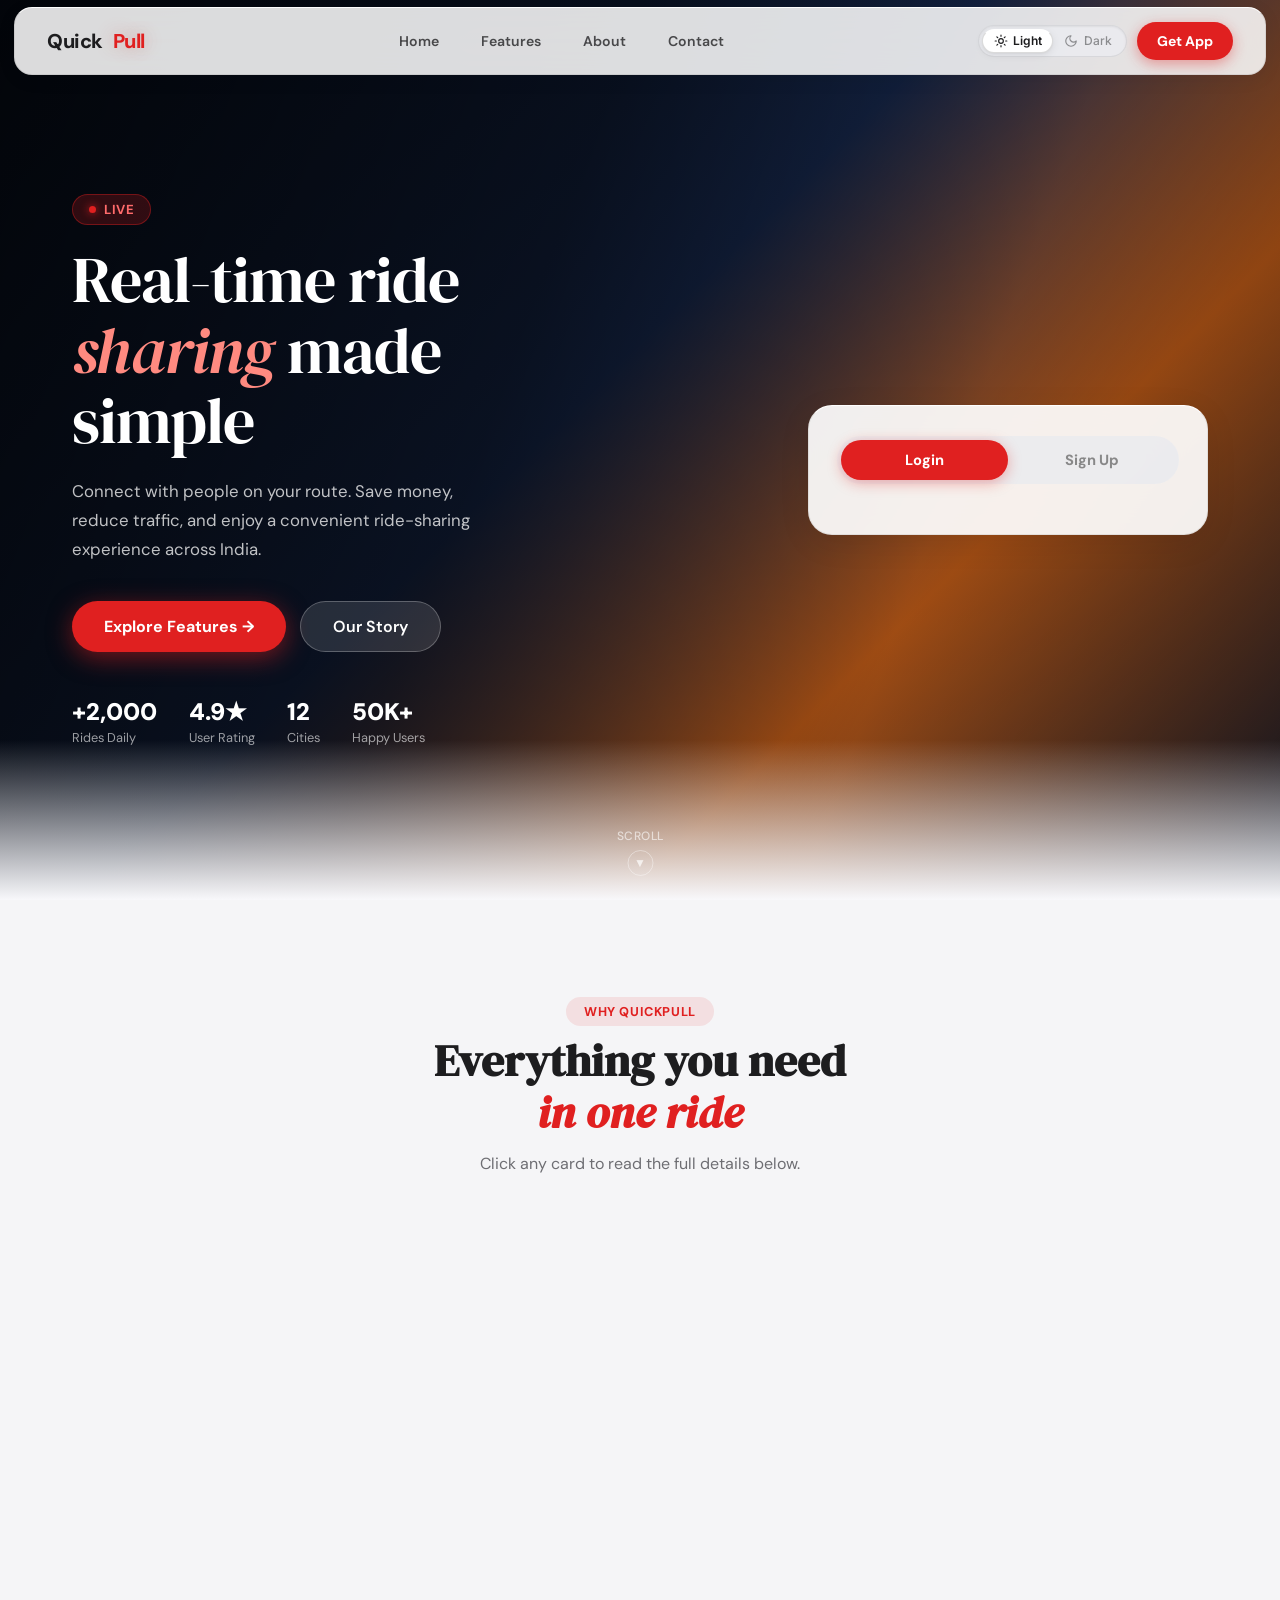
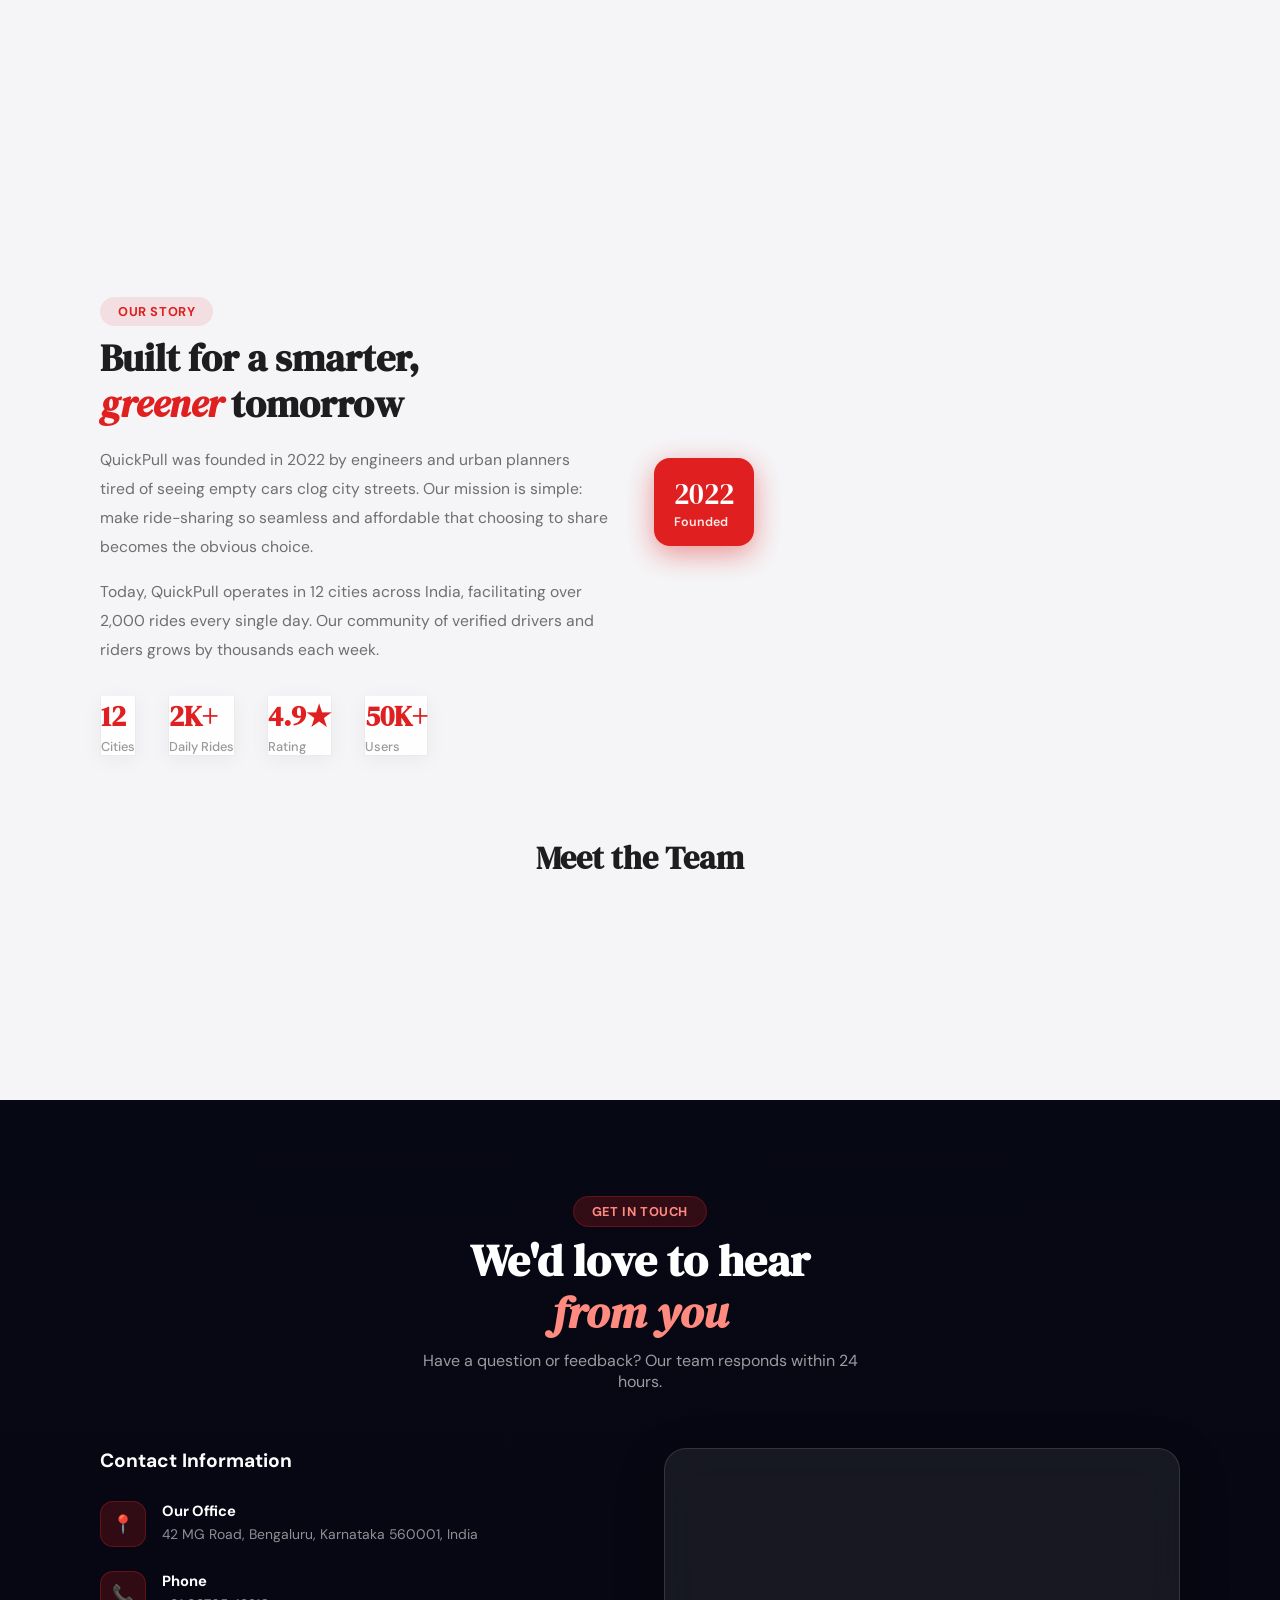
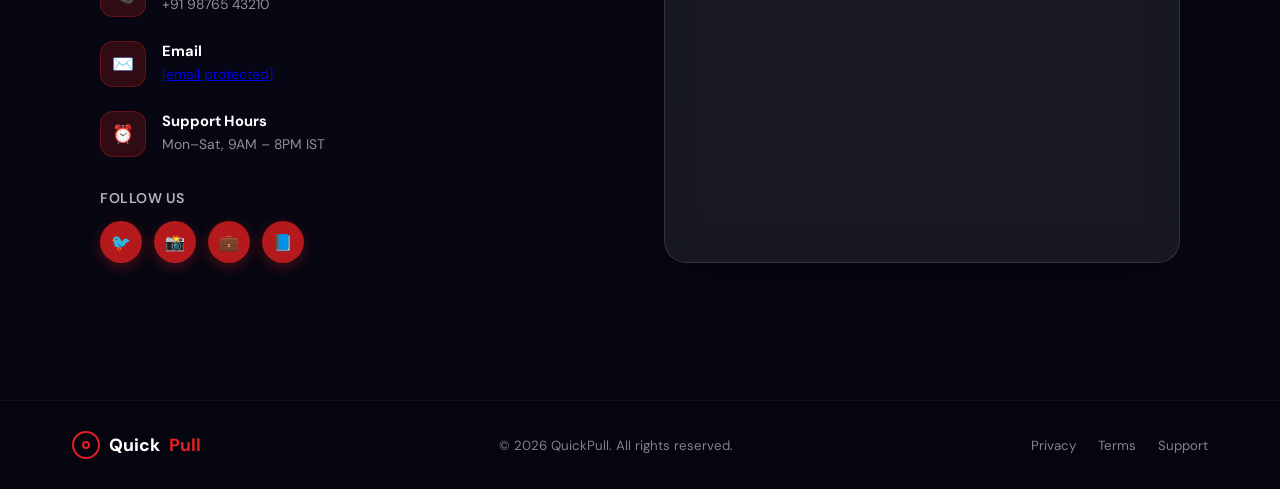
==== index.html @ d7532f9d "Fix Ui and Add Light Mode" ====
<!DOCTYPE html>
<html lang="en">
<head>
  <meta charset="UTF-8"/>
  <meta name="viewport" content="width=device-width, initial-scale=1.0"/>
  <title>QuickPull — Real-Time Ride Sharing</title>

  <!-- Anti-flash appearance initialization (apple-design skill §14) -->
  <script>
    (function () {
      try {
        var saved = localStorage.getItem('quickpull_theme') || localStorage.getItem('admin_theme') || localStorage.getItem('theme');
        var prefersDark = window.matchMedia && window.matchMedia('(prefers-color-scheme: dark)').matches;
        var theme = saved || (prefersDark ? 'dark' : 'light');
        document.documentElement.setAttribute('data-theme', theme);
        document.documentElement.classList.toggle('dark', theme === 'dark');
      } catch (e) { }
    })();
  </script>

  <link rel="preconnect" href="https://fonts.googleapis.com"/>
  <link rel="preconnect" href="https://fonts.gstatic.com" crossorigin/>
  <link href="https://fonts.googleapis.com/css2?family=Inter:wght@400;500;600;700;800&family=DM+Sans:wght@400;500;600;700;800;900&family=DM+Serif+Display:ital@0;1&display=swap" rel="stylesheet"/>
  <link rel="stylesheet" href="./apple-design.css" />
  <script src="./quickpull-theme.js"></script>
  <style>
    *, *::before, *::after { box-sizing: border-box; margin: 0; padding: 0; }
    html { scroll-behavior: smooth; }
    body { font-family: 'DM Sans', 'Segoe UI', sans-serif; overflow-x: hidden; }

    ::placeholder { color: #aaa; }
    input:focus, textarea:focus {
      border-color: #e02020 !important;
      background: #fff !important;
      outline: none;
      box-shadow: 0 0 0 3px rgba(224,32,32,0.1);
    }
    textarea { resize: vertical; }

    ::-webkit-scrollbar { width: 5px; }
    ::-webkit-scrollbar-thumb { background: #e02020; border-radius: 3px; }

    @keyframes fadeUp {
      from { opacity:0; transform:translateY(30px); }
      to   { opacity:1; transform:translateY(0); }
    }
    @keyframes pulse {
      0%,100% { transform:translateX(-50%) translateY(0); }
      50%      { transform:translateX(-50%) translateY(-8px); }
    }
    @keyframes panelIn {
      from { opacity:0; transform:scaleY(0.92); }
      to   { opacity:1; transform:scaleY(1); }
    }
    @keyframes fadeIn {
      from { opacity:0; }
      to   { opacity:1; }
    }

    /* ─── NAVBAR ─── */
    #navbar {
      position: fixed; top: 7px; left: 14px; right: 14px; z-index: 9999;
      display: flex; align-items: center; justify-content: space-between;
      padding: 14px 32px;
      background: rgba(10,10,20,0.45);
      backdrop-filter: blur(24px);
      -webkit-backdrop-filter: blur(24px);
      border-radius: 18px;
      border: 1px solid rgba(255,255,255,0.1);
      box-shadow: 0 8px 32px rgba(0,0,0,0.25), inset 0 1px 0 rgba(255,255,255,0.06);
      pointer-events: auto;
      transition: all 0.4s cubic-bezier(0.4, 0, 0.2, 1);
    }
    #navbar.scrolled {
      background: rgba(10,10,20,0.85);
      padding: 10px 32px;
      box-shadow: 0 12px 40px rgba(0,0,0,0.45), inset 0 1px 0 rgba(255,255,255,0.04);
      border-color: rgba(255,255,255,0.06);
    }
    .nav-logo {
      display: flex; align-items: center; gap: 10px;
      cursor: pointer; text-decoration: none;
      font-size: 1.25rem; font-weight: 800; color: #fff; letter-spacing: -0.5px;
      pointer-events: auto;
      transition: transform 0.2s ease;
    }
    .nav-logo:hover { transform: scale(1.03); }
    .nav-logo span { color: #e02020; text-shadow: 0 0 20px rgba(224,32,32,0.3); }
    .nav-links { display: flex; gap: 6px; pointer-events: auto; }
    .nav-pill {
      background: transparent; color: rgba(255,255,255,0.7); border: none;
      padding: 8px 18px; border-radius: 30px; font-weight: 600;
      font-size: .88rem; cursor: pointer; font-family: inherit;
      transition: all .3s cubic-bezier(0.4, 0, 0.2, 1); pointer-events: auto;
      position: relative;
    }
    .nav-pill::after {
      content: ''; position: absolute;
      bottom: 2px; left: 50%; transform: translateX(-50%);
      width: 0; height: 2px; background: #e02020; border-radius: 2px;
      transition: width 0.3s cubic-bezier(0.4, 0, 0.2, 1);
    }
    .nav-pill:hover { color: #fff; background: rgba(255,255,255,0.08); }
    .nav-pill:hover::after { width: 55%; }
    .nav-pill.active { color: #fff; background: rgba(224,32,32,0.12); }
    .nav-pill.active::after {
      width: 55%; background: #e02020;
      box-shadow: 0 0 10px rgba(224,32,32,0.5);
    }
    .nav-pill:focus { outline: none; }
    .nav-cta {
      background: linear-gradient(135deg, #e02020 0%, #c41414 100%);
      color: #fff; border: none;
      padding: 10px 26px; border-radius: 28px; font-weight: 700;
      font-size: .88rem; cursor: pointer; font-family: inherit;
      box-shadow: 0 4px 18px rgba(224,32,32,0.4);
      transition: all .3s cubic-bezier(0.4, 0, 0.2, 1);
      pointer-events: auto; position: relative; overflow: hidden;
    }
    .nav-cta::before {
      content: ''; position: absolute; top: 0; left: -100%;
      width: 100%; height: 100%;
      background: linear-gradient(90deg, transparent, rgba(255,255,255,0.2), transparent);
      transition: left 0.5s ease;
    }
    .nav-cta:hover::before { left: 100%; }
    .nav-cta:hover {
      transform: translateY(-2px) scale(1.04);
      box-shadow: 0 8px 24px rgba(224,32,32,0.5);
    }

    /* ─── HERO ─── */
    #home {
      min-height: 100vh; position: relative;
      display: flex; align-items: center; overflow: hidden;
    }
    .hero-bg {
      position: absolute; inset: 0; z-index: 0;
    }
    .hero-bg img {
      width: 100%; height: 100%;
      object-fit: cover; object-position: center center;
    }
    .hero-overlay {
      position: absolute; inset: 0;
      background: linear-gradient(110deg,rgba(0,0,0,0.82) 0%,rgba(0,0,0,0.65) 40%,rgba(0,0,0,0.25) 70%,rgba(0,0,0,0.4) 100%);
    }
    .hero-fade-bottom {
      position: absolute; bottom: 0; left: 0; right: 0; height: 160px;
      background: linear-gradient(to top, #f8f8fb, transparent);
    }
    .hero-content {
      position: relative; z-index: 5; width: 100%;
      padding: 120px 72px 80px;
      display: flex; align-items: center; justify-content: space-between; gap: 48px;
    }
    .hero-text {
      max-width: 560px;
      animation: fadeUp 0.9s ease 0.2s both;
    }
    .live-badge {
      display: inline-flex; align-items: center; gap: 8px;
      background: rgba(224,32,32,0.2); border: 1px solid rgba(224,32,32,0.4);
      border-radius: 20px; padding: 6px 16px; margin-bottom: 20px;
    }
    .live-dot {
      width: 7px; height: 7px; border-radius: 50%;
      background: #e02020; display: inline-block;
      box-shadow: 0 0 8px #e02020;
    }
    .live-label {
      color: #ff6b6b; font-size: .82rem;
      font-weight: 700; letter-spacing: .5px; text-transform: uppercase;
    }
    .hero-h1 {
      font-family: 'DM Serif Display', serif;
      font-size: clamp(2.8rem,5vw,4.2rem);
      font-weight: 400; color: #fff; line-height: 1.1;
      letter-spacing: -1px; margin-bottom: 20px;
    }
    .hero-h1 em { font-style: italic; color: #ff8a80; }
    .hero-p {
      font-size: 1.05rem; color: rgba(255,255,255,0.75);
      line-height: 1.75; margin-bottom: 36px; max-width: 440px;
    }
    .hero-ctas { display: flex; gap: 14px; flex-wrap: wrap; }
    .btn-primary {
      background: #e02020; color: #fff; border: none;
      padding: 14px 32px; border-radius: 30px; font-weight: 700;
      font-size: 1rem; cursor: pointer; font-family: inherit;
      box-shadow: 0 6px 24px rgba(224,32,32,0.5);
      transition: transform .2s, box-shadow .2s;
    }
    .btn-primary:hover {
      transform: translateY(-2px);
      box-shadow: 0 10px 30px rgba(224,32,32,0.55);
    }
    .btn-ghost {
      background: rgba(255,255,255,0.12); backdrop-filter: blur(10px);
      color: #fff; border: 1px solid rgba(255,255,255,0.25);
      padding: 14px 32px; border-radius: 30px; font-weight: 600;
      font-size: 1rem; cursor: pointer; font-family: inherit; transition: background .2s;
    }
    .btn-ghost:hover { background: rgba(255,255,255,0.2); }
    .hero-stats { display: flex; gap: 32px; margin-top: 44px; }
    .stat-n { font-size: 1.5rem; font-weight: 900; color: #fff; }
    .stat-l { font-size: .8rem; color: rgba(255,255,255,0.6); margin-top: 2px; }

    /* Auth Card */
    .hero-card {
      background: rgba(255,255,255,0.92); backdrop-filter: blur(24px);
      border-radius: 24px; padding: 30px 28px 28px;
      box-shadow: 0 24px 64px rgba(0,0,0,0.35);
      width: 400px; flex-shrink: 0;
      border: 1px solid rgba(255,255,255,0.6);
      animation: fadeUp 0.9s ease 0.45s both;
    }
    .tab-bar {
      display: flex; background: #f0f0f0;
      border-radius: 30px; padding: 4px; margin-bottom: 22px;
    }
    .tab-btn {
      flex: 1; text-align: center; padding: 10px 0;
      border-radius: 26px; font-weight: 700; font-size: .92rem;
      cursor: pointer; border: none; font-family: inherit; transition: all .25s;
      background: transparent; color: #888;
    }
    .tab-btn.active {
      background: #e02020; color: #fff;
      box-shadow: 0 3px 14px rgba(224,32,32,.35);
    }
    .name-row { display: flex; gap: 10px; margin-bottom: 0; }
    .field-wrap { position: relative; margin-bottom: 11px; flex: 1; }
    .field-icon {
      position: absolute; left: 12px; top: 50%;
      transform: translateY(-50%); font-size: .83rem; color: #bbb; pointer-events: none;
    }
    .field-input {
      width: 100%; padding: 12px 12px 12px 36px;
      border: 1.5px solid #e8e8e8; border-radius: 11px;
      font-size: .87rem; background: #fafafa;
      font-family: inherit; outline: none; color: #333;
    }
    .pwd-toggle {
      position: absolute; right: 12px; top: 50%;
      transform: translateY(-50%); cursor: pointer;
      font-size: .83rem; color: #bbb; user-select: none;
    }
    .terms-label {
      display: flex; align-items: center; gap: 8px;
      font-size: .82rem; color: #666; margin: 12px 0 18px; cursor: pointer;
    }
    .terms-label a { color: #e02020; text-decoration: none; font-weight: 600; }
    .submit-btn {
      width: 100%;
      background: linear-gradient(135deg,#e02020,#b80000);
      color: #fff; border: none; padding: 14px;
      border-radius: 13px; font-size: .97rem; font-weight: 700;
      cursor: pointer; font-family: inherit;
      box-shadow: 0 5px 20px rgba(220,30,30,.4); transition: transform .15s;
    }
    .submit-btn:hover { transform: translateY(-2px); }
    .submit-btn:disabled {
      opacity: 0.7;
      cursor: not-allowed;
      transform: none;
    }
    .error-msg {
      padding: 10px 12px;
      background: #fee;
      border: 1px solid #fc8888;
      color: #e02020;
      border-radius: 8px;
      font-size: 12px;
      margin-bottom: 12px;
      display: none;
    }
    .error-msg.show {
      display: block;
    }
    .notification-container {
      position: fixed;
      top: 20px;
      right: 20px;
      z-index: 10000;
      max-width: 400px;
    }
    .notification {
      padding: 16px 20px;
      background: #fff;
      border-radius: 12px;
      box-shadow: 0 10px 40px rgba(0,0,0,0.1);
      margin-bottom: 10px;
      animation: slideIn 0.3s ease-out;
      font-size: 14px;
      font-weight: 600;
    }
    .notification.success {
      background: #ecfdf5;
      color: #059669;
      border-left: 4px solid #10b981;
    }
    .notification.error {
      background: #fef2f2;
      color: #dc2626;
      border-left: 4px solid #ef4444;
    }
    @keyframes slideIn {
      from {
        transform: translateX(400px);
        opacity: 0;
      }
      to {
        transform: translateX(0);
        opacity: 1;
      }
    }

    /* Scroll indicator */
    .scroll-indicator {
      position: absolute; bottom: 24px; left: 50%;
      transform: translateX(-50%); z-index: 10;
      display: flex; flex-direction: column; align-items: center;
      gap: 6px; cursor: pointer; animation: pulse 2s infinite;
    }
    .scroll-label { font-size: .75rem; color: rgba(255,255,255,0.6); font-weight: 500; letter-spacing: .5px; }
    .scroll-arrow {
      width: 26px; height: 26px; border-radius: 50%;
      border: 1.5px solid rgba(255,255,255,0.4);
      display: flex; align-items: center; justify-content: center;
      color: rgba(255,255,255,0.7); font-size: .75rem;
    }

    /* ─── FEATURES ─── */
    #features {
      min-height: 100vh; background: #f8f8fb; padding: 100px 72px 80px;
    }
    .section-tag {
      background: rgba(224,32,32,0.1); color: #e02020;
      padding: 6px 18px; border-radius: 20px; font-size: .8rem;
      font-weight: 700; letter-spacing: .6px; text-transform: uppercase;
    }
    .section-center { text-align: center; margin-bottom: 56px; }
    .section-h2 {
      font-family: 'DM Serif Display', serif;
      font-size: clamp(2rem,3.5vw,3rem); color: #0f0f0f;
      margin-top: 14px; margin-bottom: 12px; line-height: 1.15;
    }
    .section-h2 em { font-style: italic; color: #e02020; }
    .section-sub { color: #777; font-size: 1rem; max-width: 460px; margin: 0 auto; line-height: 1.7; }

    .feat-grid {
      display: grid; grid-template-columns: repeat(3,1fr);
      gap: 22px; max-width: 1080px; margin: 0 auto;
    }
    .feat-card {
      background: #fff; border-radius: 20px; padding: 28px 24px;
      box-shadow: 0 4px 20px rgba(0,0,0,0.07);
      border: 2px solid transparent;
      position: relative; overflow: hidden; cursor: pointer;
      transition: transform 0.3s, box-shadow 0.3s, border-color 0.3s;
    }
    .feat-card:hover {
      transform: translateY(-8px);
      box-shadow: 0 20px 50px rgba(0,0,0,0.15);
    }
    .feat-card.active { border-color: var(--color); }
    .feat-top-bar {
      position: absolute; top: 0; left: 0; right: 0; height: 4px;
      border-radius: 20px 20px 0 0;
      background: var(--color); opacity: 0.4; transition: opacity .3s;
    }
    .feat-card.active .feat-top-bar { opacity: 1; }
    .feat-icon-wrap {
      width: 52px; height: 52px; border-radius: 15px;
      background: color-mix(in srgb, var(--color) 12%, transparent);
      display: flex; align-items: center; justify-content: center;
      font-size: 1.5rem; margin-bottom: 16px;
    }
    .feat-title { font-weight: 800; font-size: 1.05rem; color: #111; margin-bottom: 8px; }
    .feat-short { color: #999; font-size: .87rem; line-height: 1.6; }
    .feat-toggle { margin-top: 16px; display: flex; align-items: center; gap: 5px; font-size: .84rem; font-weight: 600; color: var(--color); }

    .feat-panel {
      max-width: 1080px; margin: 24px auto 0;
      background: #fff; border-radius: 22px; padding: 36px 40px;
      box-shadow: 0 12px 48px rgba(0,0,0,0.12);
      border-left: 5px solid var(--panel-color);
      display: flex; gap: 32px; align-items: flex-start;
      animation: panelIn .3s ease forwards; transform-origin: top;
    }
    .feat-panel-icon {
      width: 68px; height: 68px; border-radius: 18px; flex-shrink: 0;
      display: flex; align-items: center; justify-content: center; font-size: 1.9rem;
    }
    .feat-panel-title {
      font-family: 'DM Serif Display', serif;
      font-size: 1.6rem; color: #111; margin-bottom: 12px;
    }
    .feat-panel-desc { color: #555; font-size: 1rem; line-height: 1.8; margin-bottom: 22px; }
    .feat-panel-btns { display: flex; gap: 12px; }
    .panel-cta {
      border: none; padding: 11px 26px; border-radius: 28px;
      font-weight: 700; cursor: pointer; font-family: inherit; font-size: .9rem;
      color: #fff; transition: transform .2s;
    }
    .panel-cta:hover { transform: translateY(-2px); }
    .panel-close {
      background: #f0f0f0; color: #666; border: none;
      padding: 11px 26px; border-radius: 28px;
      font-weight: 600; cursor: pointer; font-family: inherit; font-size: .9rem;
    }

    /* ─── ABOUT ─── */
    #about { min-height: 100vh; background: #fff; padding: 100px 72px 80px; }
    .about-inner { max-width: 1080px; margin: 0 auto; }
    .about-grid {
      display: grid; grid-template-columns: 1fr 1fr;
      gap: 64px; align-items: center; margin-bottom: 80px;
    }
    .about-tag { /* reuses .section-tag */ }
    .about-h2 {
      font-family: 'DM Serif Display', serif;
      font-size: clamp(1.9rem,3vw,2.7rem); color: #0f0f0f;
      margin-top: 14px; margin-bottom: 18px; line-height: 1.2;
    }
    .about-h2 em { font-style: italic; color: #e02020; }
    .about-p { color: #555; font-size: .98rem; line-height: 1.85; margin-bottom: 16px; }
    .about-stats { display: flex; gap: 32px; }
    .about-stat-n {
      font-size: 1.75rem; font-weight: 900; color: #e02020;
      font-family: 'DM Serif Display', serif;
    }
    .about-stat-l { font-size: .8rem; color: #999; margin-top: 3px; font-weight: 500; }

    .about-img-wrap {
      position: relative; border-radius: 24px; overflow: visible;
    }
    .about-img-inner { border-radius: 24px; overflow: hidden; box-shadow: 0 20px 60px rgba(0,0,0,0.18); }
    .about-img-inner img {
      width: 100%; height: 360px; object-fit: cover; object-position: center 40%;
      filter: brightness(0.88) saturate(1.1); display: block;
    }
    .about-img-overlay {
      position: absolute; inset: 0;
      background: linear-gradient(to top, rgba(14,22,44,0.5) 0%, transparent 55%);
      border-radius: 24px; pointer-events: none;
    }
    .about-badge {
      position: absolute; bottom: -18px; left: -18px;
      background: #e02020; color: #fff; border-radius: 16px; padding: 16px 20px;
      box-shadow: 0 8px 28px rgba(224,32,32,0.45);
    }
    .about-badge-year { font-family: 'DM Serif Display', serif; font-size: 1.8rem; }
    .about-badge-label { font-size: .78rem; font-weight: 600; opacity: .9; }

    .team-h3 {
      font-family: 'DM Serif Display', serif; font-size: 2rem; color: #0f0f0f;
      text-align: center; margin-bottom: 36px;
    }
    .team-grid { display: grid; grid-template-columns: repeat(4,1fr); gap: 20px; }
    .team-card {
      background: #f8f8fb; border-radius: 20px; padding: 28px 20px 24px;
      text-align: center; box-shadow: 0 4px 18px rgba(0,0,0,0.06);
      transition: transform .3s, box-shadow .3s;
    }
    .team-card:hover { transform: translateY(-6px); box-shadow: 0 16px 40px rgba(0,0,0,0.12); }
    .team-emoji {
      width: 64px; height: 64px; border-radius: 50%;
      background: linear-gradient(135deg,#e02020,#8b0000);
      display: flex; align-items: center; justify-content: center;
      font-size: 1.7rem; margin: 0 auto 14px;
      box-shadow: 0 6px 20px rgba(224,32,32,0.3);
    }
    .team-name { font-weight: 700; color: #111; font-size: .97rem; margin-bottom: 4px; }
    .team-role { color: #e02020; font-size: .82rem; font-weight: 600; margin-bottom: 10px; }
    .team-bio { color: #888; font-size: .82rem; line-height: 1.55; }

    /* ─── CONTACT ─── */
    #contact {
      min-height: 100vh; position: relative; padding: 100px 72px 80px; overflow: hidden;
    }
    .contact-bg { position: absolute; inset: 0; z-index: 0; }
    .contact-bg img {
      width: 100%; height: 100%; object-fit: cover;
      object-position: center 60%; filter: brightness(0.25) saturate(0.6);
    }
    .contact-bg-overlay {
      position: absolute; inset: 0;
      background: linear-gradient(to bottom, rgba(5,5,15,0.7), rgba(5,5,15,0.85));
    }
    .contact-inner { position: relative; z-index: 5; max-width: 1080px; margin: 0 auto; }
    .contact-tag {
      background: rgba(224,32,32,0.2); border: 1px solid rgba(224,32,32,0.3);
      color: #ff8a80; padding: 6px 18px; border-radius: 20px;
      font-size: .8rem; font-weight: 700; letter-spacing: .6px; text-transform: uppercase;
    }
    .contact-h2 {
      font-family: 'DM Serif Display', serif;
      font-size: clamp(1.9rem,3.5vw,3rem); color: #fff;
      margin-top: 14px; margin-bottom: 12px; line-height: 1.15;
    }
    .contact-h2 em { font-style: italic; color: #ff8a80; }
    .contact-sub { color: rgba(255,255,255,0.6); font-size: 1rem; max-width: 440px; margin: 0 auto; }
    .contact-grid { display: grid; grid-template-columns: 1fr 1fr; gap: 48px; margin-top: 0; }
    .contact-info-h { font-weight: 700; font-size: 1.2rem; color: #fff; margin-bottom: 28px; }
    .contact-item { display: flex; gap: 16px; margin-bottom: 24px; }
    .contact-ico {
      width: 46px; height: 46px; border-radius: 13px; flex-shrink: 0;
      background: rgba(224,32,32,0.2); border: 1px solid rgba(224,32,32,0.3);
      display: flex; align-items: center; justify-content: center; font-size: 1.1rem;
    }
    .contact-item-title { font-weight: 700; color: #fff; font-size: .92rem; margin-bottom: 3px; }
    .contact-item-detail { color: rgba(255,255,255,0.55); font-size: .87rem; line-height: 1.55; }
    .social-row { margin-top: 32px; }
    .social-label { font-weight: 600; color: rgba(255,255,255,0.7); font-size: .88rem; margin-bottom: 14px; text-transform: uppercase; letter-spacing: .5px; }
    .social-icons { display: flex; gap: 12px; }
    .social-btn {
      width: 42px; height: 42px; border-radius: 50%;
      background: rgba(224,32,32,0.8); display: flex; align-items: center;
      justify-content: center; font-size: 1rem; cursor: pointer;
      transition: transform .2s; box-shadow: 0 4px 14px rgba(224,32,32,0.3);
    }
    .social-btn:hover { transform: scale(1.15) rotate(5deg); }

    .contact-form-card {
      background: rgba(255,255,255,0.07); backdrop-filter: blur(20px);
      border-radius: 22px; padding: 36px;
      border: 1px solid rgba(255,255,255,0.12);
      box-shadow: 0 16px 48px rgba(0,0,0,0.3);
    }
    .form-label { font-weight: 600; font-size: .83rem; color: rgba(255,255,255,0.7); display: block; margin-bottom: 6px; }
    .form-input {
      width: 100%; padding: 13px 16px;
      border: 1.5px solid rgba(255,255,255,0.15); border-radius: 12px;
      font-size: .9rem; color: #111; background: rgba(255,255,255,0.92);
      font-family: inherit; outline: none; margin-bottom: 14px;
    }
    .form-textarea {
      width: 100%; padding: 13px 16px;
      border: 1.5px solid rgba(255,255,255,0.15); border-radius: 12px;
      font-size: .9rem; color: #111; background: rgba(255,255,255,0.92);
      font-family: inherit; outline: none; resize: vertical; margin-bottom: 20px;
    }
    .form-h { font-weight: 700; font-size: 1.15rem; color: #fff; margin-bottom: 22px; }
    .form-submit {
      width: 100%; background: linear-gradient(135deg,#e02020,#b80000);
      color: #fff; border: none; padding: 14px; border-radius: 13px;
      font-size: 1rem; font-weight: 700; cursor: pointer; font-family: inherit;
      box-shadow: 0 5px 20px rgba(220,30,30,0.5); transition: transform .15s;
    }
    .form-submit:hover { transform: translateY(-2px); }
    .success-msg { text-align: center; padding: 50px 0; animation: fadeIn .4s ease; }
    .success-ico { font-size: 3rem; margin-bottom: 16px; }
    .success-h { font-weight: 800; color: #fff; font-size: 1.3rem; margin-bottom: 8px; }
    .success-p { color: rgba(255,255,255,0.6); }

    /* ─── FOOTER ─── */
    footer {
      background: #05050f; color: rgba(255,255,255,0.5);
      padding: 30px 72px;
      display: flex; align-items: center; justify-content: space-between;
      border-top: 1px solid rgba(255,255,255,0.06);
    }
    .footer-logo {
      display: flex; align-items: center; gap: 9px;
      font-size: 1.1rem; font-weight: 800; color: #fff;
    }
    .footer-logo-ring {
      width: 28px; height: 28px; border-radius: 50%;
      border: 2.5px solid #e02020; display: flex;
      align-items: center; justify-content: center;
    }
    .footer-logo-dot { width: 8px; height: 8px; border-radius: 50%; border: 2.5px solid #e02020; }
    .footer-logo span { color: #e02020; }
    .footer-copy { font-size: .83rem; }
    .footer-links { display: flex; gap: 22px; }
    .footer-link {
      cursor: pointer; font-size: .83rem; transition: color .2s;
      background: none; border: none; color: rgba(255,255,255,0.5);
      font-family: inherit;
    }
    .footer-link:hover { color: #e02020; }

    /* ══════════════════════════════════
       HAMBURGER MENU (mobile only)
    ══════════════════════════════════ */
    .hamburger {
      display: none; flex-direction: column; gap: 5px;
      cursor: pointer; padding: 10px;
      background: rgba(255,255,255,0.06);
      border: 1px solid rgba(255,255,255,0.12);
      border-radius: 10px;
      transition: all .3s cubic-bezier(0.4, 0, 0.2, 1);
      min-width: 44px; min-height: 44px;
      align-items: center; justify-content: center;
    }
    .hamburger:hover {
      background: rgba(255,255,255,0.12);
      border-color: rgba(255,255,255,0.2);
    }
    .hamburger:active { transform: scale(0.92); }
    .hamburger span {
      display: block; width: 20px; height: 2px;
      background: #fff; border-radius: 2px;
      transition: all .35s cubic-bezier(0.4, 0, 0.2, 1);
    }
    .hamburger.open span:nth-child(1) { transform: translateY(7px) rotate(45deg); background: #e02020; }
    .hamburger.open span:nth-child(2) { opacity: 0; transform: scaleX(0); }
    .hamburger.open span:nth-child(3) { transform: translateY(-7px) rotate(-45deg); background: #e02020; }

    /* Hide mobile button on desktop */
    #navMobileBtn { display: none !important; }

    /* Mobile nav drawer */
    .mobile-menu {
      display: none; position: fixed; top: 0; left: 0; right: 0; bottom: 0;
      background: rgba(5,5,15,0.97);
      backdrop-filter: blur(20px);
      -webkit-backdrop-filter: blur(20px);
      z-index: 9998;
      flex-direction: column; align-items: stretch; justify-content: flex-start; gap: 8px;
      padding: 100px 24px 30px 24px;
      overflow-y: auto;
    }
    .mobile-menu.open {
      display: flex;
      animation: mobileMenuIn 0.35s cubic-bezier(0.4, 0, 0.2, 1) forwards;
    }
    @keyframes mobileMenuIn {
      from { opacity: 0; transform: translateY(-12px); }
      to { opacity: 1; transform: translateY(0); }
    }
    @keyframes mobileItemIn {
      from { opacity: 0; transform: translateX(-16px); }
      to { opacity: 1; transform: translateX(0); }
    }
    .mobile-menu.open .nav-pill:nth-child(1) { animation: mobileItemIn 0.4s 0.05s both; }
    .mobile-menu.open .nav-pill:nth-child(2) { animation: mobileItemIn 0.4s 0.1s both; }
    .mobile-menu.open .nav-pill:nth-child(3) { animation: mobileItemIn 0.4s 0.15s both; }
    .mobile-menu.open .nav-pill:nth-child(4) { animation: mobileItemIn 0.4s 0.2s both; }
    .mobile-menu.open .nav-cta { animation: mobileItemIn 0.4s 0.25s both; }
    .mobile-menu .nav-pill {
      font-size: 1.1rem; padding: 16px 24px; border-radius: 14px;
      background: rgba(255,255,255,0.05);
      border: 1px solid rgba(255,255,255,0.08);
      color: rgba(255,255,255,0.75);
      font-weight: 600;
      transition: all .3s ease;
      width: 100%; text-align: left;
    }
    .mobile-menu .nav-pill::after { display: none; }
    .mobile-menu .nav-pill:active {
      background: rgba(255,255,255,0.1);
      transform: scale(0.98);
    }
    .mobile-menu .nav-pill.active {
      background: rgba(224,32,32,0.15);
      color: #fff;
      border-color: rgba(224,32,32,0.3);
      border-left: 3px solid #e02020;
      box-shadow: 0 4px 20px rgba(224,32,32,0.15);
    }
    .mobile-menu .nav-cta {
      margin-top: 16px; padding: 16px 24px; font-size: 1rem;
      border-radius: 14px;
      background: linear-gradient(135deg, #e02020 0%, #c41414 100%);
      color: #fff; font-weight: 700; border: none;
      box-shadow: 0 8px 24px rgba(224,32,32,0.35);
      transition: all .3s ease;
      width: 100%; cursor: pointer;
      position: relative; overflow: hidden;
    }
    .mobile-menu .nav-cta::before {
      content: ''; position: absolute; top: 0; left: -100%;
      width: 100%; height: 100%;
      background: linear-gradient(90deg, transparent, rgba(255,255,255,0.15), transparent);
      transition: left 0.5s ease;
    }
    .mobile-menu .nav-cta:hover::before { left: 100%; }
    .mobile-menu .nav-cta:active {
      transform: scale(0.98);
      box-shadow: 0 4px 12px rgba(224,32,32,0.3);
    }

    /* ══════════════════════════════════
       TABLET  (≤1024px)
    ══════════════════════════════════ */
    @media (max-width: 1024px) {
      .hero-content { padding: 110px 40px 70px; gap: 32px; }
      .hero-card { width: 340px; }
      #features { padding: 80px 40px 60px; }
      .feat-grid { grid-template-columns: repeat(2,1fr); }
      #about { padding: 80px 40px 60px; }
      .about-grid { gap: 40px; }
      #contact { padding: 80px 40px 60px; }
      footer { padding: 26px 40px; }
    }

    /* ══════════════════════════════════
       MOBILE LARGE  (≤768px)
    ══════════════════════════════════ */
    @media (max-width: 768px) {

      /* Navbar: hide links, show hamburger */
      .nav-links { display: none; }
      #authNavSection { margin-left: auto; }
      .hamburger { display: flex; }
      #navbar { padding: 12px 18px; top: 10px; left: 10px; right: 10px; border-radius: 16px; }
      #navbar.scrolled { padding: 10px 18px; }

      /* Hero: stack vertically */
      .hero-content {
        flex-direction: column; align-items: flex-start;
        padding: 100px 24px 60px; gap: 32px;
      }
      .hero-text { display: contents; }
      .hero-card { width: 100%; order: 2; }
      .hero-h1 { font-size: clamp(2.2rem, 8vw, 3rem); letter-spacing: -.5px; }
      .hero-p  { font-size: .95rem; max-width: 100%; order: 3; }
      .hero-ctas { flex-direction: column; gap: 12px; order: 3; width: 100%; }
      .btn-primary, .btn-ghost { width: 100%; text-align: center; padding: 14px 20px; }
      .hero-stats { gap: 20px; flex-wrap: wrap; order: 3; width: 100%; display: grid; grid-template-columns: 1fr 1fr; margin-top: 20px; }
      .hero-stats > div:nth-child(odd) { justify-self: start; }
      .hero-stats > div:nth-child(even) { justify-self: end; }
      .stat-n { font-size: 1.25rem; }

      /* Features */
      #features { padding: 70px 20px 50px; }
      .feat-grid { grid-template-columns: 1fr; gap: 16px; }
      .feat-panel { padding: 24px 20px; flex-direction: column; gap: 16px; }
      .feat-panel-icon { width: 52px; height: 52px; font-size: 1.4rem; }
      .feat-panel-title { font-size: 1.3rem; }
      .feat-panel-btns { flex-direction: column; }
      .panel-cta, .panel-close { width: 100%; text-align: center; }

      /* About */
      #about { padding: 70px 20px 50px; }
      .about-grid { grid-template-columns: 1fr; gap: 36px; }
      .about-img-inner img { height: 240px; }
      .about-badge { bottom: -14px; left: -10px; padding: 12px 16px; }
      .about-badge-year { font-size: 1.4rem; }
      .about-stats { gap: 20px; flex-wrap: wrap; }
      .about-stat-n { font-size: 1.4rem; }
      .team-grid { grid-template-columns: repeat(2,1fr); gap: 14px; }

      /* Contact */
      #contact { padding: 70px 20px 50px; }
      .contact-grid { grid-template-columns: 1fr; gap: 32px; }

      /* Footer */
      footer {
        flex-direction: column; gap: 16px; padding: 28px 24px; text-align: center;
      }
      .footer-links { gap: 18px; }
    }

    /* ══════════════════════════════════
       MOBILE SMALL  (≤480px)
    ══════════════════════════════════ */
    @media (max-width: 480px) {
      #navbar { top: 8px; left: 8px; right: 8px; padding: 10px 16px; }
      #navbar.scrolled { padding: 8px 16px; }
      .nav-logo { font-size: 1.05rem; }

      /* Mobile menu adjustments for small screens */
      .mobile-menu { padding: 90px 16px 20px 16px; gap: 8px; }
      .mobile-menu .nav-pill { font-size: 1rem; padding: 14px 20px; border-radius: 12px; }
      .mobile-menu .nav-cta { padding: 14px 20px; font-size: 0.95rem; margin-top: 10px; }

      .hero-content { padding: 90px 16px 50px; }
      .hero-h1 { font-size: clamp(1.9rem, 9vw, 2.4rem); }
      .hero-p  { font-size: .9rem; }
      .hero-stats { gap: 14px; }
      .stat-n { font-size: 1.1rem; }
      .stat-l { font-size: .72rem; }
      .live-badge { padding: 5px 12px; }

      .hero-card { padding: 22px 16px 20px; border-radius: 18px; }
      .tab-btn   { font-size: .84rem; }

      #features { padding: 60px 16px 40px; }
      .section-h2 { font-size: 1.7rem; }
      .feat-card  { padding: 22px 18px; }
      .feat-panel { padding: 20px 16px; border-left-width: 3px; }

      #about { padding: 60px 16px 40px; }
      .about-h2 { font-size: 1.6rem; }
      .about-img-inner img { height: 200px; }
      .team-grid { grid-template-columns: 1fr 1fr; gap: 10px; }
      .team-card { padding: 20px 14px 18px; }
      .team-emoji { width: 52px; height: 52px; font-size: 1.4rem; }
      .team-h3   { font-size: 1.6rem; }

      #contact { padding: 60px 16px 40px; }
      .contact-h2 { font-size: 1.7rem; }
      .contact-form-card { padding: 24px 16px; }
      .contact-ico { width: 38px; height: 38px; font-size: .95rem; }

      footer { padding: 22px 16px; gap: 12px; }
      .footer-links { gap: 14px; }
    }

    /* ══════════════════════════════════
       VERY SMALL  (≤360px)
    ══════════════════════════════════ */
    @media (max-width: 360px) {
      .hero-h1 { font-size: 1.75rem; }
      .team-grid { grid-template-columns: 1fr; }
      .hero-stats { gap: 10px; }
      .name-row { flex-direction: column; gap: 0; }
    }

    /* ═══════════════════════════════════════════════════════════════════
       APPLE HIG DESIGN & APPEARANCE SYSTEM FOR LANDING (apple-design skill)
       ═══════════════════════════════════════════════════════════════════ */
    :root, [data-theme="dark"] {
      --canvas: #07090e;
      --text: #f5f5f7;
      --text-secondary: rgba(245, 245, 247, 0.72);
      --text-dim: rgba(245, 245, 247, 0.44);
      --surface-topbar: rgba(13, 16, 24, 0.78);
      --surface-card: rgba(18, 23, 36, 0.82);
      --surface-card-hover: rgba(26, 33, 50, 0.9);
      --border: rgba(255, 255, 255, 0.08);
      --border-hi: rgba(255, 255, 255, 0.16);
      --border-specular: rgba(255, 255, 255, 0.22);
      --border-focus: #ff453a;
      --surface-recessed: rgba(10, 13, 21, 0.78);
      --shadow-topbar: 0 8px 32px rgba(0, 0, 0, 0.4);
      --shadow-card: 0 16px 48px -8px rgba(0, 0, 0, 0.6);
      --ease-spring: cubic-bezier(0.16, 1, 0.3, 1);
    }

    [data-theme="light"] {
      --canvas: #f5f5f7;
      --text: #1d1d1f;
      --text-secondary: rgba(29, 29, 31, 0.72);
      --text-dim: rgba(29, 29, 31, 0.46);
      --surface-topbar: rgba(255, 255, 255, 0.86);
      --surface-card: rgba(255, 255, 255, 0.92);
      --surface-card-hover: #ffffff;
      --border: rgba(0, 0, 0, 0.08);
      --border-hi: rgba(0, 0, 0, 0.14);
      --border-specular: rgba(255, 255, 255, 0.95);
      --border-focus: #e02020;
      --surface-recessed: rgba(235, 236, 240, 0.88);
      --shadow-topbar: 0 4px 20px rgba(0, 0, 0, 0.06);
      --shadow-card: 0 8px 32px rgba(0, 0, 0, 0.08);
    }

    body {
      background-color: var(--canvas) !important;
      color: var(--text) !important;
      transition: background-color 0.25s var(--ease-spring), color 0.25s var(--ease-spring);
    }

    #navbar {
      background: var(--surface-topbar) !important;
      border: 1px solid var(--border) !important;
      border-top: 1px solid var(--border-specular) !important;
      box-shadow: var(--shadow-topbar) !important;
    }

    /* Auth Card */
    .hero-card {
      background: var(--surface-card) !important;
      border: 1px solid var(--border) !important;
      border-top: 1px solid var(--border-specular) !important;
      box-shadow: var(--shadow-card), inset 0 1px 0 rgba(255,255,255,0.1) !important;
      border-radius: 24px !important;
    }

    .tab-bar {
      background: var(--surface-recessed) !important;
      border-radius: 9999px !important;
      padding: 4px !important;
    }

    .field-input {
      background: var(--surface-recessed) !important;
      border: 1px solid var(--border) !important;
      color: var(--text) !important;
      border-radius: 12px !important;
      transition: all 0.2s var(--ease-spring);
    }

    .field-input:focus {
      background: var(--surface-card) !important;
      border-color: var(--border-focus) !important;
    }

    /* Dark Mode Sections Adaptation */
    [data-theme="dark"] #features,
    [data-theme="dark"] #about,
    [data-theme="dark"] #testimonials,
    [data-theme="dark"] #faq,
    [data-theme="dark"] #contact {
      background: var(--canvas) !important;
      color: var(--text) !important;
    }

    [data-theme="dark"] .feat-card,
    [data-theme="dark"] .about-stats > div,
    [data-theme="dark"] .team-card,
    [data-theme="dark"] .testi-card,
    [data-theme="dark"] .faq-item,
    [data-theme="dark"] .contact-card {
      background: var(--surface-card) !important;
      border: 1px solid var(--border) !important;
      border-top: 1px solid var(--border-specular) !important;
      color: var(--text) !important;
      box-shadow: var(--shadow-card) !important;
    }

    [data-theme="dark"] .section-h2,
    [data-theme="dark"] .about-h2,
    [data-theme="dark"] .team-h3,
    [data-theme="dark"] .faq-q,
    [data-theme="dark"] .feat-title {
      color: #f5f5f7 !important;
    }

    [data-theme="dark"] .section-sub,
    [data-theme="dark"] .about-p,
    [data-theme="dark"] .feat-desc,
    [data-theme="dark"] .faq-a {
      color: rgba(245, 245, 247, 0.72) !important;
    }

    [data-theme="dark"] .nav-logo {
      color: #f5f5f7 !important;
    }

    /* Light Mode Sections Adaptation */
    [data-theme="light"] #features,
    [data-theme="light"] #about,
    [data-theme="light"] #testimonials,
    [data-theme="light"] #faq,
    [data-theme="light"] #contact {
      background: #f5f5f7 !important;
      color: #1d1d1f !important;
    }

    [data-theme="light"] .feat-card,
    [data-theme="light"] .about-stats > div,
    [data-theme="light"] .team-card,
    [data-theme="light"] .testi-card,
    [data-theme="light"] .faq-item,
    [data-theme="light"] .contact-card {
      background: rgba(255, 255, 255, 0.95) !important;
      border: 1px solid rgba(0, 0, 0, 0.08) !important;
      border-top: 1px solid rgba(255, 255, 255, 0.9) !important;
      color: #1d1d1f !important;
      box-shadow: 0 4px 20px rgba(0, 0, 0, 0.05) !important;
    }

    [data-theme="light"] .nav-logo {
      color: #1d1d1f !important;
    }

    [data-theme="light"] .nav-pill {
      color: #48484a !important;
    }

    [data-theme="light"] .nav-pill:hover {
      color: #1d1d1f !important;
      background: rgba(0, 0, 0, 0.05) !important;
    }

    [data-theme="light"] .section-h2,
    [data-theme="light"] .about-h2,
    [data-theme="light"] .team-h3,
    [data-theme="light"] .faq-q,
    [data-theme="light"] .feat-title {
      color: #1d1d1f !important;
    }

    [data-theme="light"] .section-sub,
    [data-theme="light"] .about-p,
    [data-theme="light"] .feat-desc,
    [data-theme="light"] .faq-a {
      color: #6e6e73 !important;
    }
  </style>
</head>
<body>

  <!-- ══════════════════════════════════
       NAVBAR
  ══════════════════════════════════ -->

  <!-- Mobile Menu Drawer -->
  <div class="mobile-menu" id="mobile-menu">
    <button class="nav-pill active" id="mnav-home"     onclick="closeMenu(); document.documentElement.scrollTop=0; document.body.scrollTop=0;">Home</button>
    <button class="nav-pill"        id="mnav-features" onclick="closeMenu(); document.getElementById('features')?.scrollIntoView({behavior:'smooth'})">Features</button>
    <button class="nav-pill"        id="mnav-about"    onclick="closeMenu(); document.getElementById('about')?.scrollIntoView({behavior:'smooth'})">About</button>
    <button class="nav-pill"        id="mnav-contact"  onclick="closeMenu(); document.getElementById('contact')?.scrollIntoView({behavior:'smooth'})">Contact</button>
    <button class="nav-cta"         onclick="closeMenu()">Get App</button>
  </div>

  <nav id="navbar">
    <!-- Left: Hamburger + Logo -->
    <div style="display: flex; align-items: center; gap: 12px;">
      <button class="hamburger" id="hamburger" onclick="toggleMenu()" aria-label="Menu">
        <span></span><span></span><span></span>
      </button>
      <a class="nav-logo" onclick="scrollTo('home')">
        Quick<span>Pull</span>
      </a>
    </div>

    <!-- Center: Nav Links (visible on desktop) -->
    <div class="nav-links">
      <button class="nav-pill active" id="nav-home"     onclick="document.documentElement.scrollTop=0; document.body.scrollTop=0;">Home</button>
      <button class="nav-pill"        id="nav-features" onclick="document.getElementById('features')?.scrollIntoView({behavior:'smooth'})">Features</button>
      <button class="nav-pill"        id="nav-about"    onclick="document.getElementById('about')?.scrollIntoView({behavior:'smooth'})">About</button>
      <button class="nav-pill"        id="nav-contact"  onclick="document.getElementById('contact')?.scrollIntoView({behavior:'smooth'})">Contact</button>
    </div>

    <!-- Right Actions: Appearance Switcher + Auth / CTA -->
    <div style="display: flex; align-items: center; gap: 10px;">
      <!-- Apple Appearance Segmented Control (apple-design skill §10, §14) -->
      <div class="theme-segmented-control" role="radiogroup" aria-label="Appearance Mode">
        <button type="button" class="theme-seg-btn" id="theme-btn-light" role="radio" aria-checked="false" title="Switch to Light Appearance">
          <svg viewBox="0 0 24 24" class="theme-seg-icon" aria-hidden="true">
            <circle cx="12" cy="12" r="4"></circle>
            <path d="M12 2v2M12 20v2M4.93 4.93l1.41 1.41M17.66 17.66l1.41 1.41M2 12h2M20 12h2M6.34 17.66l-1.41 1.41M19.07 4.93l-1.41 1.41"></path>
          </svg>
          <span class="theme-seg-label">Light</span>
        </button>
        <button type="button" class="theme-seg-btn active" id="theme-btn-dark" role="radio" aria-checked="true" title="Switch to Dark Appearance">
          <svg viewBox="0 0 24 24" class="theme-seg-icon" aria-hidden="true">
            <path d="M12 3a6 6 0 0 0 9 9 9 9 0 1 1-9-9Z"></path>
          </svg>
          <span class="theme-seg-label">Dark</span>
        </button>
      </div>

      <!-- Right: Profile + Dashboard Button -->
      <div id="authNavSection" style="display: none; align-items: center; gap: 12px;">
        <!-- Dashboard Button -->
        <button class="nav-cta" onclick="location.href='./Dashboard-Connected.html'" style="
          background: #e02020;
          color: #fff;
          border: none;
          padding: 10px 20px;
          border-radius: 24px;
          font-weight: 700;
          font-size: 0.875rem;
          cursor: pointer;
          box-shadow: 0 4px 14px rgba(224, 32, 32, 0.4);
          transition: transform 0.2s;
        " onmouseover="this.style.transform='scale(1.05)'" onmouseout="this.style.transform='scale(1)'">
          Dashboard
        </button>
        <!-- Profile Dropdown Button -->
        <div class="relative" style="position: relative; z-index: 50;">
          <button id="profileBtn" style="
            display: flex;
            align-items: center;
            justify-content: center;
            width: 40px;
            height: 40px;
            border-radius: 50%;
            background: rgba(255, 255, 255, 0.1);
            border: 1px solid rgba(255, 255, 255, 0.2);
            color: #fff;
            cursor: pointer;
            transition: all 0.2s;
          " onmouseover="this.style.background='rgba(255, 255, 255, 0.15)'" onmouseout="this.style.background='rgba(255, 255, 255, 0.1)'">
            <svg style="width: 20px; height: 20px;" viewBox="0 0 24 24" fill="none" stroke="currentColor" stroke-width="2">
              <path d="M20 21v-2a4 4 0 0 0-4-4H8a4 4 0 0 0-4 4v2"></path>
              <circle cx="12" cy="7" r="4"></circle>
            </svg>
          </button>
          <!-- Dropdown Menu -->
          <div id="profileDropdown" style="
            position: absolute;
            right: 0;
            top: 100%;
            width: 200px;
            background: rgba(25, 38, 51, 0.95);
            border: 1px solid rgba(255, 255, 255, 0.1);
            border-radius: 12px;
            box-shadow: 0 8px 32px rgba(0, 0, 0, 0.3);
            backdrop-filter: blur(20px);
            display: none;
            flex-direction: column;
            z-index: 9999;
            margin-top: 8px;
          ">
            <div style="padding: 12px; border-bottom: 1px solid rgba(255, 255, 255, 0.1);">
              <p style="font-size: 0.875rem; font-weight: 600; color: #fff;">Profile</p>
              <p style="font-size: 0.75rem; color: rgba(255, 255, 255, 0.5); margin-top: 4px;" id="profileEmail">Loading...</p>
            </div>
            <a href="#" style="
              display: flex;
              align-items: center;
              gap: 8px;
              padding: 12px 16px;
              color: rgba(255, 255, 255, 0.8);
              text-decoration: none;
              font-size: 0.875rem;
              transition: all 0.2s;
              border-bottom: 1px solid rgba(255, 255, 255, 0.05);
            " onmouseover="this.style.background='rgba(255, 255, 255, 0.1); this.style.color=&quot;#fff&quot;'" onmouseout="this.style.background='transparent'; this.style.color='rgba(255, 255, 255, 0.8)'">
              <svg style="width: 18px; height: 18px;" viewBox="0 0 24 24" fill="none" stroke="currentColor" stroke-width="2">
                <path d="M20 21v-2a4 4 0 0 0-4-4H8a4 4 0 0 0-4 4v2"></path>
                <circle cx="12" cy="7" r="4"></circle>
              </svg>
              My Profile
            </a>
            <button onclick="logout()" style="
              width: 100%;
              display: flex;
              align-items: center;
              gap: 8px;
              padding: 12px 16px;
              background: none;
              border: none;
              color: #ff6b6b;
              font-size: 0.875rem;
              cursor: pointer;
              transition: all 0.2s;
              text-align: left;
            " onmouseover="this.style.background='rgba(255, 107, 107, 0.1)'" onmouseout="this.style.background='none'">
              <svg style="width: 18px; height: 18px;" viewBox="0 0 24 24" fill="none" stroke="currentColor" stroke-width="2">
                <path d="M9 21H5a2 2 0 0 1-2-2V5a2 2 0 0 1 2-2h4"></path>
                <polyline points="16 17 21 12 16 7"></polyline>
                <line x1="21" y1="12" x2="9" y2="12"></line>
              </svg>
              Logout
            </button>
          </div>
        </div>
      </div>

      <!-- Get App Button (shown when not authenticated) -->
      <button id="navGetAppBtn" class="nav-cta" style="
        background: #e02020;
        color: #fff;
        border: none;
        padding: 10px 20px;
        border-radius: 24px;
        font-weight: 700;
        font-size: 0.875rem;
        cursor: pointer;
        box-shadow: 0 4px 14px rgba(224, 32, 32, 0.4);
        transition: transform 0.2s;
      " onmouseover="this.style.transform='scale(1.05)'" onmouseout="this.style.transform='scale(1)'">
        Get App
      </button>
    </div>
  </nav>

  <!-- ══════════════════════════════════
       HERO
  ══════════════════════════════════ -->
  <section id="home">
    <div class="hero-bg">
      <img src="./Project/bg.png" alt="City background"
           onerror="this.parentNode.style.background='linear-gradient(135deg,#0d1b35 0%,#1c3260 45%,#d4651a 70%,#0d1b35 100%)'; this.style.display='none'"/>
      <div class="hero-overlay"></div>
      <div class="hero-fade-bottom"></div>
    </div>

    <div class="hero-content">
      <!-- Left: Headline -->
      <div class="hero-text">
        <div class="live-badge">
          <span class="live-dot"></span>
          <span class="live-label">Live</span>
        </div>
        <h1 class="hero-h1">
          Real-time ride<br/>
          <em>sharing</em> made<br/>
          simple
        </h1>
        <p class="hero-p">
          Connect with people on your route. Save money, reduce traffic,
          and enjoy a convenient ride-sharing experience across India.
        </p>
        <div class="hero-ctas">
          <button class="btn-primary" onclick="scrollTo('features')">Explore Features →</button>
          <button class="btn-ghost"   onclick="scrollTo('about')">Our Story</button>
        </div>
        <div class="hero-stats">
          <div><div class="stat-n">+2,000</div><div class="stat-l">Rides Daily</div></div>
          <div><div class="stat-n">4.9★</div><div class="stat-l">User Rating</div></div>
          <div><div class="stat-n">12</div><div class="stat-l">Cities</div></div>
          <div><div class="stat-n">50K+</div><div class="stat-l">Happy Users</div></div>
        </div>
      </div>

      <!-- Right: Auth Card -->
      <div class="hero-card">
        <div class="tab-bar">
          <button class="tab-btn active" id="tab-login"  onclick="setTab('login')">Login</button>
          <button class="tab-btn" id="tab-signup" onclick="setTab('signup')">Sign Up</button>
        </div>
        <form id="auth-form"></form>
      </div>
    </div>

    <div class="scroll-indicator" onclick="scrollTo('features')">
      <span class="scroll-label">SCROLL</span>
      <div class="scroll-arrow">▼</div>
    </div>
  </section>

  <!-- ══════════════════════════════════
       FEATURES
  ══════════════════════════════════ -->
  <section id="features">
    <div class="section-center">
      <span class="section-tag">Why QuickPull</span>
      <h2 class="section-h2">Everything you need<br/><em>in one ride</em></h2>
      <p class="section-sub">Click any card to read the full details below.</p>
    </div>

    <div class="feat-grid" id="feat-grid"></div>
    <div id="feat-panel"></div>
  </section>

  <!-- ══════════════════════════════════
       ABOUT
  ══════════════════════════════════ -->
  <section id="about">
    <div class="about-inner">
      <div class="about-grid">
        <div>
          <span class="section-tag">Our Story</span>
          <h2 class="about-h2">Built for a smarter,<br/><em>greener</em> tomorrow</h2>
          <p class="about-p">QuickPull was founded in 2022 by engineers and urban planners tired of seeing empty cars clog city streets. Our mission is simple: make ride-sharing so seamless and affordable that choosing to share becomes the obvious choice.</p>
          <p class="about-p" style="margin-bottom:32px">Today, QuickPull operates in 12 cities across India, facilitating over 2,000 rides every single day. Our community of verified drivers and riders grows by thousands each week.</p>
          <div class="about-stats">
            <div><div class="about-stat-n">12</div><div class="about-stat-l">Cities</div></div>
            <div><div class="about-stat-n">2K+</div><div class="about-stat-l">Daily Rides</div></div>
            <div><div class="about-stat-n">4.9★</div><div class="about-stat-l">Rating</div></div>
            <div><div class="about-stat-n">50K+</div><div class="about-stat-l">Users</div></div>
          </div>
        </div>
        <div class="about-img-wrap">
          <div class="about-img-inner">
            <img src="./Project/bg.png" alt="City" onerror="this.style.display='none'"/>
          </div>
          <div class="about-img-overlay"></div>
          <div class="about-badge">
            <div class="about-badge-year">2022</div>
            <div class="about-badge-label">Founded</div>
          </div>
        </div>
      </div>

      <!-- Team -->
      <h3 class="team-h3">Meet the Team</h3>
      <div class="team-grid" id="team-grid"></div>
    </div>
  </section>

  <!-- ══════════════════════════════════
       CONTACT
  ══════════════════════════════════ -->
  <section id="contact">
    <div class="contact-bg">
      <img src="./Project/bg.png" alt="" onerror="this.parentNode.style.background='#0a0f1e'; this.style.display='none'"/>
      <div class="contact-bg-overlay"></div>
    </div>
    <div class="contact-inner">
      <div class="section-center" style="margin-bottom:56px">
        <span class="contact-tag">Get In Touch</span>
        <h2 class="contact-h2">We'd love to hear<br/><em>from you</em></h2>
        <p class="contact-sub">Have a question or feedback? Our team responds within 24 hours.</p>
      </div>
      <div class="contact-grid">
        <!-- Info -->
        <div>
          <h3 class="contact-info-h">Contact Information</h3>
          <div class="contact-item">
            <div class="contact-ico">📍</div>
            <div><div class="contact-item-title">Our Office</div><div class="contact-item-detail">42 MG Road, Bengaluru, Karnataka 560001, India</div></div>
          </div>
          <div class="contact-item">
            <div class="contact-ico">📞</div>
            <div><div class="contact-item-title">Phone</div><div class="contact-item-detail">+91 98765 43210</div></div>
          </div>
          <div class="contact-item">
            <div class="contact-ico">✉️</div>
            <div><div class="contact-item-title">Email</div><div class="contact-item-detail"><a href="/cdn-cgi/l/email-protection" class="__cf_email__" data-cfemail="bcd4d9d0d0d3fccdc9d5dfd7ccc9d0d092ddcccc">[email&#160;protected]</a></div></div>
          </div>
          <div class="contact-item">
            <div class="contact-ico">⏰</div>
            <div><div class="contact-item-title">Support Hours</div><div class="contact-item-detail">Mon–Sat, 9AM – 8PM IST</div></div>
          </div>
          <div class="social-row">
            <div class="social-label">Follow Us</div>
            <div class="social-icons">
              <div class="social-btn">🐦</div>
              <div class="social-btn">📸</div>
              <div class="social-btn">💼</div>
              <div class="social-btn">📘</div>
            </div>
          </div>
        </div>
        <!-- Form -->
        <div class="contact-form-card" id="contact-form-wrap"></div>
      </div>
    </div>
  </section>

  <!-- ─── FOOTER ─── -->
  <footer>
    <div class="footer-logo">
      <div class="footer-logo-ring"><div class="footer-logo-dot"></div></div>
      Quick<span>Pull</span>
    </div>
    <span class="footer-copy">© 2026 QuickPull. All rights reserved.</span>
    <div class="footer-links">
      <button class="footer-link">Privacy</button>
      <button class="footer-link">Terms</button>
      <button class="footer-link">Support</button>
    </div>
  </footer>

  <!-- Notification Container -->
  <div id="notification" class="notification-container"></div>

  <!-- Include required scripts -->
  <script src="api-config.js"></script>
  <script src="api-client.js"></script>
  <script src="auth-service.js"></script>
  <script>
    /* ══════════════════════════════════
       DATA
    ══════════════════════════════════ */
    const features = [
      { id:1, icon:"🚗", title:"Real-Time Matching", color:"#e02020",
        short:"AI instantly connects drivers & riders heading the same way.",
        desc:"Our AI-powered algorithm instantly connects drivers and riders heading in the same direction. No waiting, no guessing — your perfect match appears in seconds, optimizing routes for everyone on the road and cutting average wait times to under 3 minutes." },
      { id:2, icon:"💰", title:"Smart Pricing", color:"#f59e0b",
        short:"Save up to 60% with transparent fare splitting.",
        desc:"Dynamic fare splitting ensures everyone pays their fair share. Save up to 60% compared to solo rides. Transparent pricing with no hidden fees — what you see is what you pay, always. Our algorithm adjusts in real-time based on demand, distance, and number of riders." },
      { id:3, icon:"🛡️", title:"Safety First", color:"#10b981",
        short:"Verified drivers, background checks & live GPS tracking.",
        desc:"Every driver and rider is verified with government ID, background checks, and real-time GPS tracking. Share your trip with loved ones, rate your experience, and travel with complete peace of mind. Our 24/7 support team is always one tap away." },
      { id:4, icon:"🌿", title:"Eco-Friendly", color:"#06b6d4",
        short:"Reduce carbon emissions with every shared ride.",
        desc:"By sharing rides, we collectively reduce carbon emissions by thousands of tons annually. Join the green movement — every shared ride means fewer cars on the road and a cleaner planet for tomorrow. Track your personal carbon savings in the app." },
      { id:5, icon:"⚡", title:"Instant Booking", color:"#8b5cf6",
        short:"Book in under 10 seconds. Schedule ahead or ride now.",
        desc:"Book a ride in under 10 seconds. Our streamlined interface gets you from search to confirmed booking faster than ever. Schedule rides in advance or grab one right now — QuickPull is always ready, 24 hours a day, 7 days a week." },
      { id:6, icon:"⭐", title:"Top-Rated Experience", color:"#f43f5e",
        short:"4.9-star average across 2,000+ daily rides.",
        desc:"With a 4.9-star average across 2,000+ daily rides, our community-driven rating system ensures consistent quality. Friendly drivers, clean cars, and punctual pickups — every single time. Our top-rated drivers earn bonuses and recognition every month." },
    ];

    const team = [
      { name:"Krish",        role:"FrontEnd, Database",   emoji:"👨‍💼", bio:"Ex-Google engineer with a passion for urban mobility." },
      { name:"Kumar Jitin",  role:"Leader, Backend",      emoji:"👨‍💼", bio:"Built scalable systems at Uber before founding QuickPull." },
      { name:"Nitish Kumar", role:"Head of Design",       emoji:"👨‍💼", bio:"Award-winning designer focused on human-centered UX." },
      { name:"Kapil Thakur", role:"Head of Operations",   emoji:"👨‍💼", bio:"Logistics expert ensuring smooth rides across 12 cities." },
    ];

    /* ══════════════════════════════════
       STATE
    ══════════════════════════════════ */
    let currentTab      = 'login';
    let showPwd         = false;
    let selectedFeatId  = null;
    let formSent        = false;
    let formData        = { name:'', email:'', message:'' };

    /* ══════════════════════════════════
       NAVIGATION
    ══════════════════════════════════ */
    let menuOpen = false;

    function toggleMenu() {
      menuOpen = !menuOpen;
      document.getElementById('mobile-menu').classList.toggle('open', menuOpen);
      document.getElementById('hamburger').classList.toggle('open', menuOpen);
      document.body.style.overflow = menuOpen ? 'hidden' : '';
    }

    function closeMenu() {
      menuOpen = false;
      document.getElementById('mobile-menu').classList.remove('open');
      document.getElementById('hamburger').classList.remove('open');
      document.body.style.overflow = '';
    }

    function mobileNav(id) {
      closeMenu();
      setTimeout(() => scrollTo(id), 100);
    }

    function scrollTo(id) {
      document.getElementById(id)?.scrollIntoView({ behavior:'smooth' });
      // Update active nav pills (desktop + mobile)
      document.querySelectorAll('.nav-pill').forEach(b => b.classList.remove('active'));
      const pill  = document.getElementById('nav-' + id);
      const mpill = document.getElementById('mnav-' + id);
      if (pill)  pill.classList.add('active');
      if (mpill) mpill.classList.add('active');
    }

    // Highlight nav on scroll
    const sections = ['home','features','about','contact'];
    const observer = new IntersectionObserver(entries => {
      entries.forEach(e => {
        if (e.isIntersecting) {
          document.querySelectorAll('.nav-pill').forEach(b => b.classList.remove('active'));
          const pill  = document.getElementById('nav-'  + e.target.id);
          const mpill = document.getElementById('mnav-' + e.target.id);
          if (pill)  pill.classList.add('active');
          if (mpill) mpill.classList.add('active');
        }
      });
    }, { threshold: 0.35 });
    sections.forEach(id => {
      const el = document.getElementById(id);
      if (el) observer.observe(el);
    });

    // Navbar scroll effect — shrink & darken on scroll
    window.addEventListener('scroll', function() {
      const navbar = document.getElementById('navbar');
      if (window.scrollY > 60) {
        navbar.classList.add('scrolled');
      } else {
        navbar.classList.remove('scrolled');
      }
    }, { passive: true });

    /* ══════════════════════════════════
       AUTH FORM
    ══════════════════════════════════ */
    function setTab(tab) {
      currentTab = tab;
      document.getElementById('tab-login').classList.toggle('active', tab === 'login');
      document.getElementById('tab-signup').classList.toggle('active', tab === 'signup');
      renderAuthForm();
    }

    function togglePwd() {
      showPwd = !showPwd;
      // Find the password input (could be login or signup)
      const inp = document.getElementById('loginPassword') || document.getElementById('signupPassword');
      const ico = document.getElementById('pwd-toggle');
      if (inp) inp.type = showPwd ? 'text' : 'password';
      if (ico) ico.textContent = showPwd ? '👁' : '🙈';
    }

    function renderAuthForm() {
      const wrap = document.getElementById('auth-form');
      if (!wrap) return;
      let html = '';

      html += `<div class="error-msg" id="formError"></div>`;

      if (currentTab === 'signup') {
        html += `
          <div class="name-row">
            <div class="field-wrap">
              <span class="field-icon">👤</span>
              <input class="field-input" id="signupFirstName" placeholder="First Name" type="text"/>
            </div>
            <div class="field-wrap">
              <span class="field-icon">👤</span>
              <input class="field-input" id="signupLastName" placeholder="Last Name" type="text"/>
            </div>
          </div>`;
      }

      html += `
        <div class="field-wrap">
          <span class="field-icon">✉️</span>
          <input class="field-input" ${currentTab === 'signup' ? 'id="signupEmail"' : 'id="loginEmail"'} placeholder="Email Address" type="email"/>
        </div>`;

      if (currentTab === 'signup') {
        html += `
          <div class="field-wrap">
            <span class="field-icon">📞</span>
            <input class="field-input" id="signupPhone" placeholder="Phone (+91...)" type="tel"/>
          </div>`;
      }

      html += `
        <div class="field-wrap" style="position:relative;margin-bottom:11px">
          <span class="field-icon">🔒</span>
          <input class="field-input" ${currentTab === 'signup' ? 'id="signupPassword"' : 'id="loginPassword"'} type="password" placeholder="Password" style="padding-right:36px"/>
          <span class="pwd-toggle" id="pwd-toggle" onclick="togglePwd()">🙈</span>
        </div>`;

      if (currentTab === 'signup') {
        html += `
          <label class="terms-label">
            <input type="checkbox" id="agreeTerms" style="accent-color:#e02020"/>
            I agree to the <a href="#">Terms &amp; Conditions</a>
          </label>`;
      } else {
        html += `
          <div style="display:flex;justify-content:space-between;align-items:center;margin-bottom:16px;margin-top:8px">
            <label class="terms-label" style="margin:0">
              <input type="checkbox" style="accent-color:#e02020"/>
              Remember me
            </label>
            <a href="#" style="color:#e02020;text-decoration:none;font-size:13px;font-weight:500">Forgot Password?</a>
          </div>`;
      }

      html += `
        <button type="submit" class="submit-btn" id="submitBtn">
          ${currentTab === 'signup' ? 'Create Account →' : 'Login →'}
        </button>`;

      wrap.innerHTML = html;

      // Attach form submit handler
      wrap.onsubmit = function(e) {
        e.preventDefault();
        if (currentTab === 'signup') {
          handleSignup();
        } else {
          handleLogin();
        }
      };
    }

    /* ══════════════════════════════════
       FEATURES
    ══════════════════════════════════ */
    function renderFeatureCards() {
      const grid = document.getElementById('feat-grid');
      grid.innerHTML = features.map(f => `
        <div class="feat-card ${selectedFeatId === f.id ? 'active' : ''}"
             style="--color:${f.color}"
             onclick="toggleFeature(${f.id})">
          <div class="feat-top-bar"></div>
          <div class="feat-icon-wrap" style="background:${f.color}20">${f.icon}</div>
          <h3 class="feat-title">${f.title}</h3>
          <p class="feat-short">${f.short}</p>
          <div class="feat-toggle">
            ${selectedFeatId === f.id ? '▲ Collapse' : '▼ Learn more'}
          </div>
        </div>
      `).join('');
    }

    function renderFeaturePanel() {
      const wrap = document.getElementById('feat-panel');
      if (!selectedFeatId) { wrap.innerHTML = ''; return; }
      const f = features.find(x => x.id === selectedFeatId);
      if (!f) { wrap.innerHTML = ''; return; }
      wrap.innerHTML = `
        <div class="feat-panel" style="--panel-color:${f.color}">
          <div class="feat-panel-icon" style="background:${f.color}20">${f.icon}</div>
          <div style="flex:1">
            <h3 class="feat-panel-title">${f.title}</h3>
            <p class="feat-panel-desc">${f.desc}</p>
            <div class="feat-panel-btns">
              <button class="panel-cta"
                      style="background:${f.color}; box-shadow:0 4px 14px ${f.color}55"
                      onclick="scrollTo('contact')">Get Started</button>
              <button class="panel-close" onclick="closeFeature()">Close ✕</button>
            </div>
          </div>
        </div>`;
    }

    function toggleFeature(id) {
      selectedFeatId = (selectedFeatId === id) ? null : id;
      renderFeatureCards();
      renderFeaturePanel();
      if (selectedFeatId) {
        setTimeout(() => {
          document.querySelector('.feat-panel')?.scrollIntoView({ behavior:'smooth', block:'nearest' });
        }, 50);
      }
    }

    function closeFeature() {
      selectedFeatId = null;
      renderFeatureCards();
      renderFeaturePanel();
    }

    /* ══════════════════════════════════
       TEAM
    ══════════════════════════════════ */
    function renderTeam() {
      const grid = document.getElementById('team-grid');
      grid.innerHTML = team.map(m => `
        <div class="team-card">
          <div class="team-emoji">${m.emoji}</div>
          <div class="team-name">${m.name}</div>
          <div class="team-role">${m.role}</div>
          <div class="team-bio">${m.bio}</div>
        </div>
      `).join('');
    }

    /* ══════════════════════════════════
       CONTACT FORM
    ══════════════════════════════════ */
    function renderContactForm() {
      const wrap = document.getElementById('contact-form-wrap');
      if (formSent) {
        wrap.innerHTML = `
          <div class="success-msg">
            <div class="success-ico">✅</div>
            <h3 class="success-h">Message Sent!</h3>
            <p class="success-p">We'll get back to you within 24 hours.</p>
          </div>`;
        return;
      }
      wrap.innerHTML = `
        <h3 class="form-h">Send a Message</h3>
        <label class="form-label">Full Name</label>
        <input class="form-input" type="text" id="cf-name" placeholder="John Doe" value="${formData.name}" oninput="formData.name=this.value"/>
        <label class="form-label">Email</label>
        <input class="form-input" type="email" id="cf-email" placeholder="john@example.com" value="${formData.email}" oninput="formData.email=this.value"/>
        <label class="form-label">Message</label>
        <textarea class="form-textarea" id="cf-msg" rows="4" placeholder="How can we help?" oninput="formData.message=this.value">${formData.message}</textarea>
        <button class="form-submit" onclick="sendMessage()">Send Message →</button>`;
    }

    function sendMessage() {
      const name    = document.getElementById('cf-name')?.value.trim();
      const email   = document.getElementById('cf-email')?.value.trim();
      const message = document.getElementById('cf-msg')?.value.trim();
      if (!name || !email || !message) return;
      formSent = true;
      renderContactForm();
      setTimeout(() => { formSent = false; formData = {name:'',email:'',message:''}; renderContactForm(); }, 4000);
    }

    /* ══════════════════════════════════
       AUTHENTICATION FUNCTIONS
    ══════════════════════════════════ */
    function showError(message) {
      const errorDiv = document.getElementById('formError');
      if (errorDiv) {
        errorDiv.textContent = message;
        errorDiv.classList.add('show');
      }
    }

    function clearError() {
      const errorDiv = document.getElementById('formError');
      if (errorDiv) {
        errorDiv.classList.remove('show');
      }
    }

    function showNotification(message, type = 'success') {
      const container = document.getElementById('notification');
      const notif = document.createElement('div');
      notif.className = `notification ${type}`;
      notif.textContent = message;
      container.appendChild(notif);
      setTimeout(() => {
        notif.remove();
      }, 3000);
    }

    async function handleLogin() {
      clearError();
      const email = document.getElementById('loginEmail')?.value.trim();
      const password = document.getElementById('loginPassword')?.value.trim();
      const submitBtn = document.getElementById('submitBtn');

      if (!email || !password) {
        showNotification('Please fill in all fields', 'error');
        return;
      }

      try {
        if (submitBtn) {
          submitBtn.disabled = true;
          submitBtn.textContent = 'Logging in...';
        }

        const response = await AuthService.login(email, password);

        if (response.success) {
          showNotification('✓ Login successful! Redirecting...', 'success');
          setTimeout(() => {
            window.location.href = './Dashboard-Connected.html';
          }, 1000);
        }
      } catch (error) {
        console.error('Login error:', error);
        showNotification(error.message || 'Login failed. Please check your credentials.', 'error');
      } finally {
        if (submitBtn) {
          submitBtn.disabled = false;
          submitBtn.textContent = 'Login →';
        }
      }
    }

    async function handleSignup() {
      clearError();
      const firstName = document.getElementById('signupFirstName')?.value.trim();
      const lastName = document.getElementById('signupLastName')?.value.trim();
      const email = document.getElementById('signupEmail')?.value.trim();
      const phone = document.getElementById('signupPhone')?.value.trim();
      const password = document.getElementById('signupPassword')?.value.trim();
      const agreeTerms = document.getElementById('agreeTerms')?.checked;
      const submitBtn = document.getElementById('submitBtn');

      if (!firstName || !lastName || !email || !phone || !password) {
        showNotification('Please fill in all fields', 'error');
        return;
      }

      if (!agreeTerms) {
        showNotification('Please agree to the Terms & Conditions', 'error');
        return;
      }

      try {
        if (submitBtn) {
          submitBtn.disabled = true;
          submitBtn.textContent = 'Creating account...';
        }

        const formData = {
          firstName,
          lastName,
          email,
          phone,
          password,
          userType: 'both'
        };

        const response = await AuthService.register(formData);

        if (response.success) {
          showNotification('✓ Account created! Redirecting...', 'success');
          setTimeout(() => {
            window.location.href = './Dashboard-Connected.html';
          }, 1000);
        }
      } catch (error) {
        console.error('Signup error:', error);
        showNotification(error.message || 'Signup failed. Please try again.', 'error');
      } finally {
        if (submitBtn) {
          submitBtn.disabled = false;
          submitBtn.textContent = 'Create Account →';
        }
      }
    }

    /* ══════════════════════════════════
       PROFILE DROPDOWN
    ══════════════════════════════════ */
    function toggleProfileDropdown() {
      const dropdown = document.getElementById('profileDropdown');
      if (dropdown) {
        dropdown.style.display = dropdown.style.display === 'flex' ? 'none' : 'flex';
      }
    }

    function closeProfileDropdown() {
      const dropdown = document.getElementById('profileDropdown');
      if (dropdown) {
        dropdown.style.display = 'none';
      }
    }

    function populateProfileEmail() {
      const user = AuthService.getCurrentUser();
      if (user && user.email) {
        const profileEmail = document.getElementById('profileEmail');
        if (profileEmail) {
          profileEmail.textContent = user.email;
        }
      }
    }

    function logout() {
      AuthService.logout();
      window.location.href = './index.html';
    }

    // Close dropdown when clicking outside
    document.addEventListener('click', function(event) {
      const profileBtn = document.getElementById('profileBtn');
      const dropdown = document.getElementById('profileDropdown');
      if (profileBtn && dropdown && !profileBtn.contains(event.target) && !dropdown.contains(event.target)) {
        dropdown.style.display = 'none';
      }
    });

    // Profile button click handler
    document.addEventListener('DOMContentLoaded', function() {
      const profileBtn = document.getElementById('profileBtn');
      if (profileBtn) {
        profileBtn.addEventListener('click', toggleProfileDropdown);
      }
      populateProfileEmail();
    });

    /* ══════════════════════════════════
       INIT & AUTHENTICATION CHECK
    ══════════════════════════════════ */
    function initializePage() {
      // Check if user is logged in
      if (AuthService.isAuthenticated()) {
        // Hide login/signup form
        document.getElementById('auth-form').parentElement.style.display = 'none';

        // Show profile dropdown and Dashboard button
        const authSection = document.getElementById('authNavSection');
        if (authSection) {
          authSection.style.display = 'flex';
        }

        populateProfileEmail();

        document.getElementById('navGetAppBtn').style.display = 'none';
      } else {
        // Show login/signup form
        document.getElementById('auth-form').parentElement.style.display = '';

        // Hide profile section
        const authSection = document.getElementById('authNavSection');
        if (authSection) {
          authSection.style.display = 'none';
        }

        // Show Get App button
        document.getElementById('navGetAppBtn').style.display = 'block';
      }

      renderAuthForm();
      renderFeatureCards();
      renderFeaturePanel();
      renderTeam();
      renderContactForm();
    }

    // Initialize on page load
    initializePage();

    // Re-check on page visibility change
    document.addEventListener('visibilitychange', function() {
      if (!document.hidden) {
        initializePage();
      }
    });
  </script>
</body>
</html>
---- apple-design.css ----
/* ════════════════════════════════════════════════════════════════════════════
   APPLE DESIGN SYSTEM STYLESHEET (macOS Sequoia & iOS 18 HIG)
   Translates Apple Design Skill principles into modern web aesthetics:
   - Translucent materials (vibrancy + backdrop blur)
   - Specular highlight rim borders
   - Segmented Appearance Control (Light / Dark pill toggle)
   - Spring curves: cubic-bezier(0.16, 1, 0.3, 1)
   - Tactile micro-press feedback (:active scale 0.975)
   - Dynamic Leaflet OSM map color synchronization
   ════════════════════════════════════════════════════════════════════════════ */

:root,
[data-theme="dark"] {
  --font-system: -apple-system, BlinkMacSystemFont, "SF Pro Display", "SF Pro Text", "Inter", system-ui, sans-serif;
  --font-mono: "JetBrains Mono", "SF Mono", Menlo, Monaco, monospace;

  /* Dark Canvas & Translucent Obsidian Materials (apple-design skill §12) */
  --canvas: #07090e;
  --canvas-rgb: 7, 9, 14;
  --surface-sidebar: rgba(13, 16, 24, 0.88);
  --surface-topbar: rgba(13, 16, 24, 0.82);
  --surface-card: rgba(18, 23, 36, 0.78);
  --surface-card-hover: rgba(26, 33, 50, 0.88);
  --surface-subtle: rgba(255, 255, 255, 0.05);
  --surface-recessed: rgba(10, 13, 21, 0.78);
  --surface-drawer: rgba(15, 20, 32, 0.96);
  --surface-modal: rgba(18, 24, 38, 0.96);
  --surface-input: rgba(10, 13, 21, 0.82);

  /* Specular Highlights & Glass Borders */
  --border: rgba(255, 255, 255, 0.08);
  --border-hi: rgba(255, 255, 255, 0.16);
  --border-specular: rgba(255, 255, 255, 0.24);
  --border-focus: #0a84ff;

  /* Typography & Vibrancy */
  --text: #f5f5f7;
  --text-secondary: rgba(245, 245, 247, 0.72);
  --text-dim: rgba(245, 245, 247, 0.44);

  /* Apple System Accents */
  --accent-blue: #0a84ff;
  --accent-blue-glass: rgba(10, 132, 255, 0.14);
  --accent-emerald: #30d158;
  --accent-emerald-glass: rgba(48, 209, 88, 0.14);
  --accent-amber: #ff9f0a;
  --accent-amber-glass: rgba(255, 159, 10, 0.14);
  --accent-rose: #ff453a;
  --accent-rose-glass: rgba(255, 69, 58, 0.14);

  /* Depth & Shadows */
  --shadow-sidebar: 4px 0 24px rgba(0, 0, 0, 0.4);
  --shadow-topbar: 0 4px 20px rgba(0, 0, 0, 0.3);
  --shadow-card: 0 12px 32px -4px rgba(0, 0, 0, 0.5);
  --shadow-card-hover: 0 16px 40px -4px rgba(0, 0, 0, 0.65);
  --shadow-specular: inset 0 1px 0 rgba(255, 255, 255, 0.15);
  --shadow-modal: 0 24px 64px -8px rgba(0, 0, 0, 0.85);

  /* Leaflet OSM Tile Normal Display (No color inversion/distortion) */
  --map-tile-filter: none;
  --map-bg: #e8ecf1;

  /* Spring Physics Curves */
  --ease-spring: cubic-bezier(0.16, 1, 0.3, 1);
  --ease-spring-bounce: cubic-bezier(0.34, 1.56, 0.64, 1);
}

[data-theme="light"] {
  /* Crisp Light Canvas & Frosted Glass Materials */
  --canvas: #f5f5f7;
  --canvas-rgb: 245, 245, 247;
  --surface-sidebar: rgba(255, 255, 255, 0.88);
  --surface-topbar: rgba(255, 255, 255, 0.86);
  --surface-card: rgba(255, 255, 255, 0.92);
  --surface-card-hover: #ffffff;
  --surface-subtle: rgba(0, 0, 0, 0.04);
  --surface-recessed: rgba(235, 236, 240, 0.88);
  --surface-drawer: rgba(255, 255, 255, 0.98);
  --surface-modal: rgba(255, 255, 255, 0.98);
  --surface-input: rgba(245, 245, 247, 0.95);

  /* Light Specular & Thin Borders */
  --border: rgba(0, 0, 0, 0.08);
  --border-hi: rgba(0, 0, 0, 0.14);
  --border-specular: rgba(255, 255, 255, 0.9);
  --border-focus: #0071e3;

  /* Typography */
  --text: #1d1d1f;
  --text-secondary: rgba(29, 29, 31, 0.72);
  --text-dim: rgba(29, 29, 31, 0.46);

  /* Apple System Accents (Light) */
  --accent-blue: #0071e3;
  --accent-blue-glass: rgba(0, 113, 227, 0.1);
  --accent-emerald: #28cd41;
  --accent-emerald-glass: rgba(40, 205, 65, 0.12);
  --accent-amber: #f5820d;
  --accent-amber-glass: rgba(245, 130, 13, 0.12);
  --accent-rose: #ff3b30;
  --accent-rose-glass: rgba(255, 59, 48, 0.1);

  /* Shadows */
  --shadow-sidebar: 2px 0 16px rgba(0, 0, 0, 0.06);
  --shadow-topbar: 0 4px 16px rgba(0, 0, 0, 0.05);
  --shadow-card: 0 4px 20px -2px rgba(0, 0, 0, 0.06), 0 2px 6px -1px rgba(0, 0, 0, 0.03);
  --shadow-card-hover: 0 12px 30px -4px rgba(0, 0, 0, 0.12), 0 4px 10px -2px rgba(0, 0, 0, 0.04);
  --shadow-specular: inset 0 1px 0 rgba(255, 255, 255, 0.8);
  --shadow-modal: 0 20px 50px -10px rgba(0, 0, 0, 0.18);

  /* Leaflet OSM Natural Color Filter */
  --map-tile-filter: none;
  --map-bg: #e8ecf1;
}

/* ════════════════════════════════════════════════════════════════════════════
   APPLE APPEARANCE SEGMENTED CONTROL (apple-design skill §10, §14)
   ════════════════════════════════════════════════════════════════════════════ */
.theme-segmented-control {
  display: inline-flex;
  align-items: center;
  background: var(--surface-recessed);
  border: 1px solid var(--border);
  border-radius: 9999px;
  padding: 3px;
  position: relative;
  user-select: none;
  -webkit-user-select: none;
  box-shadow: inset 0 1px 2px rgba(0, 0, 0, 0.06);
  transition: background-color 0.25s var(--ease-spring), border-color 0.25s var(--ease-spring);
}

.theme-seg-btn {
  display: inline-flex;
  align-items: center;
  gap: 0.35rem;
  padding: 0.28rem 0.65rem;
  border-radius: 9999px;
  border: 1px solid transparent;
  background: transparent;
  color: var(--text-dim);
  font-family: var(--font-system);
  font-size: 0.75rem;
  font-weight: 500;
  cursor: pointer;
  position: relative;
  z-index: 1;
  transition:
    color 0.18s var(--ease-spring),
    background-color 0.18s var(--ease-spring),
    box-shadow 0.18s var(--ease-spring),
    transform 0.1s var(--ease-spring);
}

.theme-seg-btn:hover {
  color: var(--text);
}

.theme-seg-btn:active {
  transform: scale(0.96);
}

.theme-seg-btn.active {
  color: var(--text);
  font-weight: 600;
  background: var(--surface-card);
  border-color: var(--border-hi);
  border-top-color: var(--border-specular);
  box-shadow:
    0 2px 8px rgba(0, 0, 0, 0.12),
    0 1px 1px rgba(255, 255, 255, 0.15) inset;
}

[data-theme="light"] .theme-seg-btn.active {
  background: #ffffff;
  color: #1d1d1f;
  box-shadow: 0 2px 8px rgba(0, 0, 0, 0.08), 0 1px 2px rgba(0, 0, 0, 0.04);
}

.theme-seg-icon {
  width: 14px;
  height: 14px;
  stroke: currentColor;
  stroke-width: 2;
  stroke-linecap: round;
  stroke-linejoin: round;
  fill: none;
  flex-shrink: 0;
  transition: stroke 0.18s var(--ease-spring);
}

.theme-seg-label {
  letter-spacing: -0.01em;
  line-height: 1;
}

/* ════════════════════════════════════════════════════════════════════════════
   NATURAL LEAFLET OSM MAP (Normal, crisp natural colors)
   ════════════════════════════════════════════════════════════════════════════ */
.leaflet-tile-pane,
.leaflet-tile,
img.leaflet-tile {
  filter: none !important;
  -webkit-filter: none !important;
}

/* Map Containers */
#mapContainer, #dashboardMap, #routeMap, #activeTripMap, #pickerMap {
  background: var(--map-bg) !important;
  transition: background-color 0.25s var(--ease-spring);
}

/* Tactile Button Feedback */
button:active:not(:disabled),
a.btn:active {
  transform: scale(0.975);
  transition: transform 0.08s var(--ease-spring);
}

/* Preserve vertical centering on click for buttons inside input fields */
button.-translate-y-1\/2:active,
button[class*="-translate-y-1/2"]:active {
  transform: translateY(-50%) scale(0.94) !important;
}
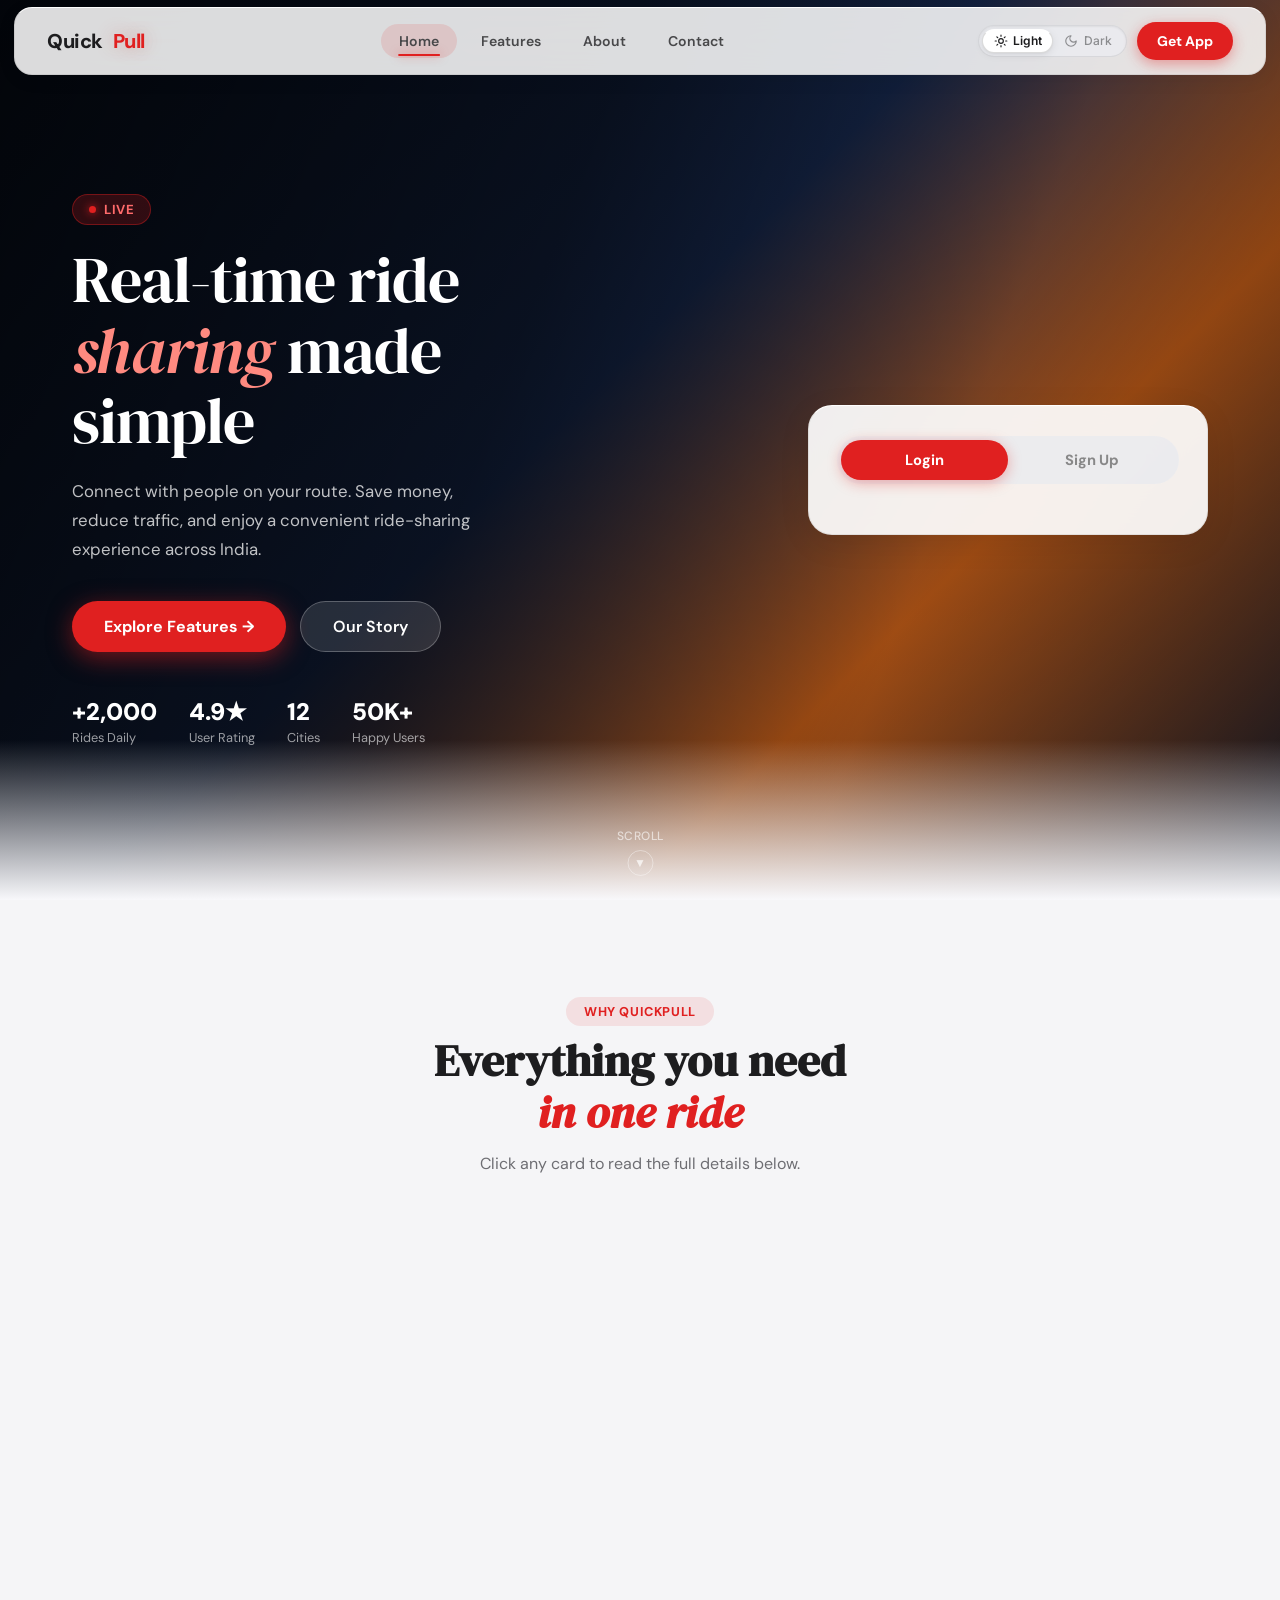
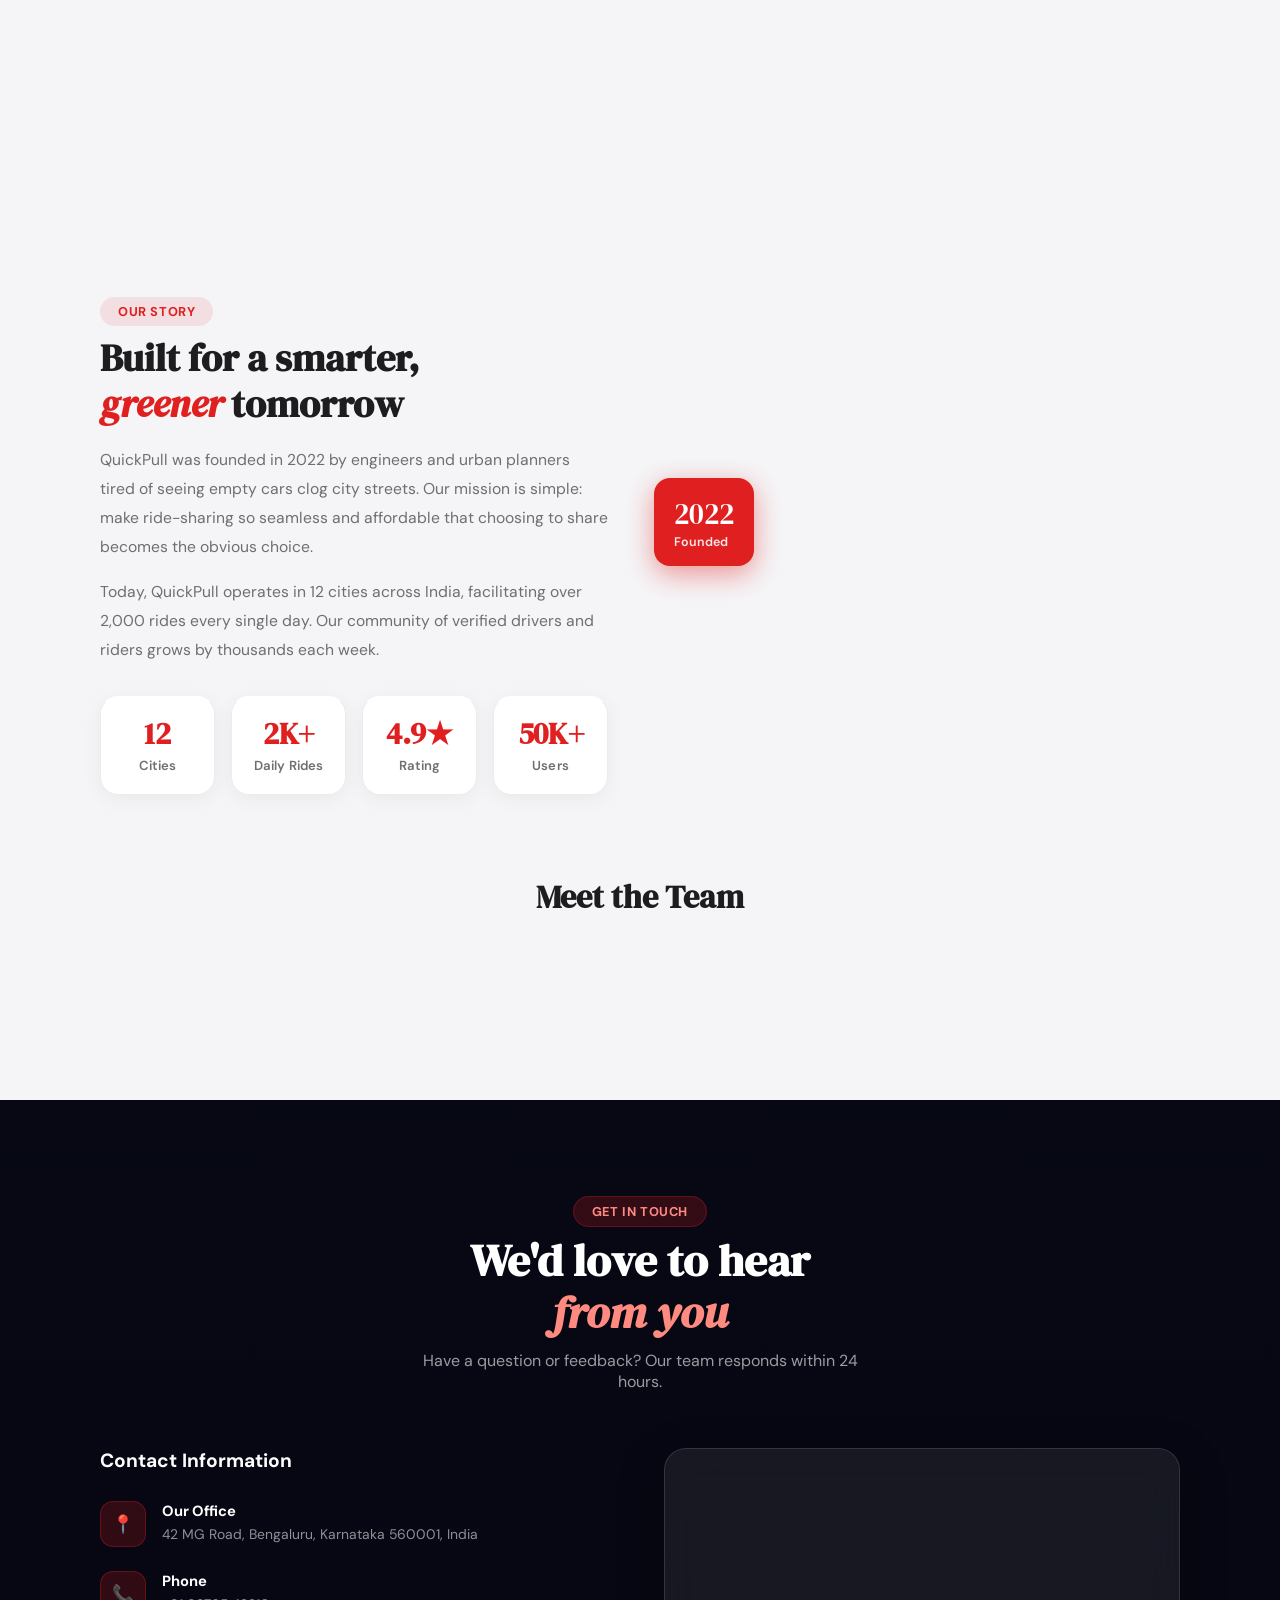
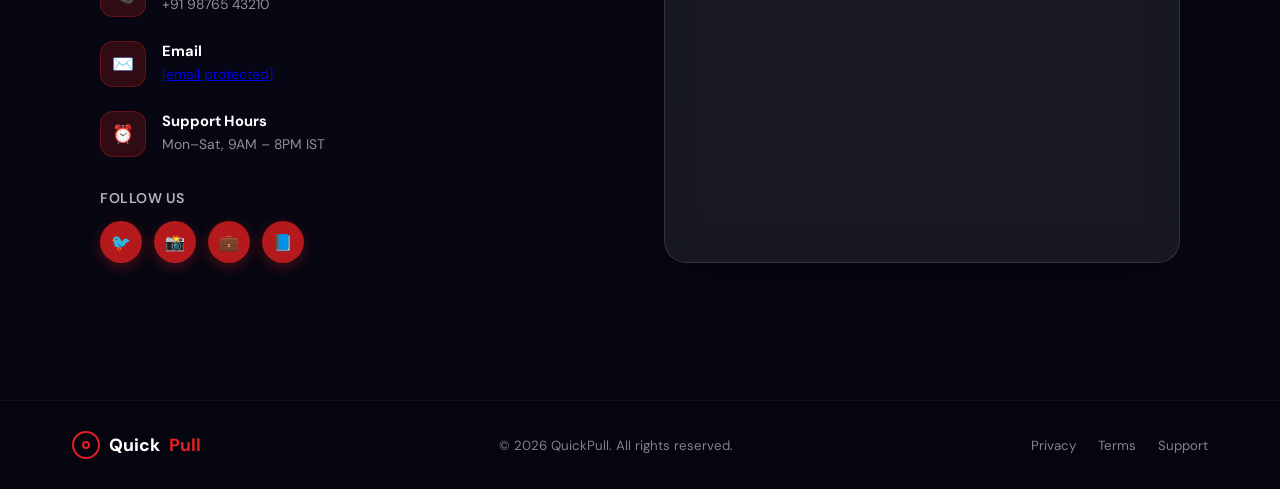
==== commit 919a4ca6: "UI enhencement" ====
--- a/index.html
+++ b/index.html
@@ -395,9 +395,9 @@
     }
     .feat-panel-title {
       font-family: 'DM Serif Display', serif;
-      font-size: 1.6rem; color: #111; margin-bottom: 12px;
-    }
-    .feat-panel-desc { color: #555; font-size: 1rem; line-height: 1.8; margin-bottom: 22px; }
+      font-size: 1.6rem; color: var(--text, #f5f5f7); margin-bottom: 12px;
+    }
+    .feat-panel-desc { color: var(--text-secondary, rgba(245, 245, 247, 0.72)); font-size: 1rem; line-height: 1.8; margin-bottom: 22px; }
     .feat-panel-btns { display: flex; gap: 12px; }
     .panel-cta {
       border: none; padding: 11px 26px; border-radius: 28px;
@@ -426,12 +426,51 @@
     }
     .about-h2 em { font-style: italic; color: #e02020; }
     .about-p { color: #555; font-size: .98rem; line-height: 1.85; margin-bottom: 16px; }
-    .about-stats { display: flex; gap: 32px; }
+    .about-stats {
+      display: grid;
+      grid-template-columns: repeat(4, 1fr);
+      gap: 16px;
+      margin-top: 28px;
+    }
+    .about-stats > div,
+    .about-stat-card {
+      background: #ffffff;
+      border: 1px solid rgba(0, 0, 0, 0.08);
+      border-top: 1px solid rgba(255, 255, 255, 0.9);
+      border-radius: 18px;
+      padding: 20px 14px;
+      display: flex;
+      flex-direction: column;
+      align-items: center;
+      justify-content: center;
+      text-align: center;
+      box-shadow: 0 4px 16px rgba(0, 0, 0, 0.05);
+      transition: transform 0.25s cubic-bezier(0.16, 1, 0.3, 1), box-shadow 0.25s ease, border-color 0.25s ease;
+      position: relative;
+      overflow: hidden;
+      min-width: 0;
+    }
+    .about-stats > div:hover,
+    .about-stat-card:hover {
+      transform: translateY(-4px);
+      box-shadow: 0 12px 28px rgba(0, 0, 0, 0.1);
+    }
     .about-stat-n {
-      font-size: 1.75rem; font-weight: 900; color: #e02020;
+      font-size: 1.85rem;
+      font-weight: 800;
+      color: #e02020;
       font-family: 'DM Serif Display', serif;
-    }
-    .about-stat-l { font-size: .8rem; color: #999; margin-top: 3px; font-weight: 500; }
+      line-height: 1.15;
+      letter-spacing: -0.01em;
+    }
+    .about-stat-l {
+      font-size: 0.82rem;
+      color: #777;
+      margin-top: 6px;
+      font-weight: 600;
+      letter-spacing: 0.01em;
+      white-space: nowrap;
+    }
 
     .about-img-wrap {
       position: relative; border-radius: 24px; overflow: visible;
@@ -472,9 +511,9 @@
       font-size: 1.7rem; margin: 0 auto 14px;
       box-shadow: 0 6px 20px rgba(224,32,32,0.3);
     }
-    .team-name { font-weight: 700; color: #111; font-size: .97rem; margin-bottom: 4px; }
+    .team-name { font-weight: 700; color: var(--text, #f5f5f7); font-size: .97rem; margin-bottom: 4px; }
     .team-role { color: #e02020; font-size: .82rem; font-weight: 600; margin-bottom: 10px; }
-    .team-bio { color: #888; font-size: .82rem; line-height: 1.55; }
+    .team-bio { color: var(--text-secondary, rgba(245, 245, 247, 0.72)); font-size: .82rem; line-height: 1.55; }
 
     /* ─── CONTACT ─── */
     #contact {
@@ -739,9 +778,16 @@
       .about-grid { grid-template-columns: 1fr; gap: 36px; }
       .about-img-inner img { height: 240px; }
       .about-badge { bottom: -14px; left: -10px; padding: 12px 16px; }
-      .about-badge-year { font-size: 1.4rem; }
-      .about-stats { gap: 20px; flex-wrap: wrap; }
-      .about-stat-n { font-size: 1.4rem; }
+      .about-stats {
+        grid-template-columns: repeat(2, 1fr);
+        gap: 14px;
+        margin-top: 24px;
+      }
+      .about-stats > div,
+      .about-stat-card {
+        padding: 16px 12px;
+      }
+      .about-stat-n { font-size: 1.55rem; }
       .team-grid { grid-template-columns: repeat(2,1fr); gap: 14px; }
 
       /* Contact */
@@ -787,6 +833,11 @@
       #about { padding: 60px 16px 40px; }
       .about-h2 { font-size: 1.6rem; }
       .about-img-inner img { height: 200px; }
+      .about-stats { gap: 10px; margin-top: 20px; }
+      .about-stats > div,
+      .about-stat-card { padding: 14px 8px; border-radius: 14px; }
+      .about-stat-n { font-size: 1.35rem; }
+      .about-stat-l { font-size: 0.74rem; }
       .team-grid { grid-template-columns: 1fr 1fr; gap: 10px; }
       .team-card { padding: 20px 14px 18px; }
       .team-emoji { width: 52px; height: 52px; font-size: 1.4rem; }
@@ -902,6 +953,7 @@
 
     [data-theme="dark"] .feat-card,
     [data-theme="dark"] .about-stats > div,
+    [data-theme="dark"] .about-stat-card,
     [data-theme="dark"] .team-card,
     [data-theme="dark"] .testi-card,
     [data-theme="dark"] .faq-item,
@@ -913,9 +965,21 @@
       box-shadow: var(--shadow-card) !important;
     }
 
+    [data-theme="dark"] .about-stat-l {
+      color: rgba(245, 245, 247, 0.65) !important;
+    }
+
+    [data-theme="dark"] .about-stats > div:hover,
+    [data-theme="dark"] .about-stat-card:hover {
+      border-color: rgba(224, 32, 32, 0.45) !important;
+      box-shadow: 0 14px 32px rgba(0, 0, 0, 0.55), 0 0 16px rgba(224, 32, 32, 0.15) !important;
+    }
+
     [data-theme="dark"] .section-h2,
     [data-theme="dark"] .about-h2,
     [data-theme="dark"] .team-h3,
+    [data-theme="dark"] .team-name,
+    [data-theme="dark"] .feat-panel-title,
     [data-theme="dark"] .faq-q,
     [data-theme="dark"] .feat-title {
       color: #f5f5f7 !important;
@@ -924,6 +988,8 @@
     [data-theme="dark"] .section-sub,
     [data-theme="dark"] .about-p,
     [data-theme="dark"] .feat-desc,
+    [data-theme="dark"] .team-bio,
+    [data-theme="dark"] .feat-panel-desc,
     [data-theme="dark"] .faq-a {
       color: rgba(245, 245, 247, 0.72) !important;
     }
@@ -944,6 +1010,7 @@
 
     [data-theme="light"] .feat-card,
     [data-theme="light"] .about-stats > div,
+    [data-theme="light"] .about-stat-card,
     [data-theme="light"] .team-card,
     [data-theme="light"] .testi-card,
     [data-theme="light"] .faq-item,
@@ -955,6 +1022,16 @@
       box-shadow: 0 4px 20px rgba(0, 0, 0, 0.05) !important;
     }
 
+    [data-theme="light"] .about-stat-l {
+      color: #6e6e73 !important;
+    }
+
+    [data-theme="light"] .about-stats > div:hover,
+    [data-theme="light"] .about-stat-card:hover {
+      border-color: rgba(224, 32, 32, 0.35) !important;
+      box-shadow: 0 12px 28px rgba(0, 0, 0, 0.1) !important;
+    }
+
     [data-theme="light"] .nav-logo {
       color: #1d1d1f !important;
     }
@@ -971,6 +1048,8 @@
     [data-theme="light"] .section-h2,
     [data-theme="light"] .about-h2,
     [data-theme="light"] .team-h3,
+    [data-theme="light"] .team-name,
+    [data-theme="light"] .feat-panel-title,
     [data-theme="light"] .faq-q,
     [data-theme="light"] .feat-title {
       color: #1d1d1f !important;
@@ -979,6 +1058,8 @@
     [data-theme="light"] .section-sub,
     [data-theme="light"] .about-p,
     [data-theme="light"] .feat-desc,
+    [data-theme="light"] .team-bio,
+    [data-theme="light"] .feat-panel-desc,
     [data-theme="light"] .faq-a {
       color: #6e6e73 !important;
     }
@@ -1235,10 +1316,10 @@
           <p class="about-p">QuickPull was founded in 2022 by engineers and urban planners tired of seeing empty cars clog city streets. Our mission is simple: make ride-sharing so seamless and affordable that choosing to share becomes the obvious choice.</p>
           <p class="about-p" style="margin-bottom:32px">Today, QuickPull operates in 12 cities across India, facilitating over 2,000 rides every single day. Our community of verified drivers and riders grows by thousands each week.</p>
           <div class="about-stats">
-            <div><div class="about-stat-n">12</div><div class="about-stat-l">Cities</div></div>
-            <div><div class="about-stat-n">2K+</div><div class="about-stat-l">Daily Rides</div></div>
-            <div><div class="about-stat-n">4.9★</div><div class="about-stat-l">Rating</div></div>
-            <div><div class="about-stat-n">50K+</div><div class="about-stat-l">Users</div></div>
+            <div class="about-stat-card"><div class="about-stat-n">12</div><div class="about-stat-l">Cities</div></div>
+            <div class="about-stat-card"><div class="about-stat-n">2K+</div><div class="about-stat-l">Daily Rides</div></div>
+            <div class="about-stat-card"><div class="about-stat-n">4.9★</div><div class="about-stat-l">Rating</div></div>
+            <div class="about-stat-card"><div class="about-stat-n">50K+</div><div class="about-stat-l">Users</div></div>
           </div>
         </div>
         <div class="about-img-wrap">
@@ -1359,7 +1440,7 @@
       { name:"Krish",        role:"FrontEnd, Database",   emoji:"👨‍💼", bio:"Ex-Google engineer with a passion for urban mobility." },
       { name:"Kumar Jitin",  role:"Leader, Backend",      emoji:"👨‍💼", bio:"Built scalable systems at Uber before founding QuickPull." },
       { name:"Nitish Kumar", role:"Head of Design",       emoji:"👨‍💼", bio:"Award-winning designer focused on human-centered UX." },
-      { name:"Kapil Thakur", role:"Head of Operations",   emoji:"👨‍💼", bio:"Logistics expert ensuring smooth rides across 12 cities." },
+      { name:"Name", role:"Head of Operations",   emoji:"👨‍💼", bio:"Logistics expert ensuring smooth rides across 12 cities." },
     ];
 
     /* ══════════════════════════════════
--- a/apple-design.css
+++ b/apple-design.css
@@ -194,6 +194,21 @@
   line-height: 1;
 }
 
+@media (max-width: 640px) {
+  .theme-seg-label {
+    display: none !important;
+  }
+
+  .theme-seg-btn {
+    padding: 0.28rem 0.45rem !important;
+    gap: 0 !important;
+  }
+
+  .theme-segmented-control {
+    padding: 2px !important;
+  }
+}
+
 /* ════════════════════════════════════════════════════════════════════════════
    NATURAL LEAFLET OSM MAP (Normal, crisp natural colors)
    ════════════════════════════════════════════════════════════════════════════ */
@@ -205,7 +220,11 @@
 }
 
 /* Map Containers */
-#mapContainer, #dashboardMap, #routeMap, #activeTripMap, #pickerMap {
+#mapContainer,
+#dashboardMap,
+#routeMap,
+#activeTripMap,
+#pickerMap {
   background: var(--map-bg) !important;
   transition: background-color 0.25s var(--ease-spring);
 }
@@ -221,4 +240,4 @@
 button.-translate-y-1\/2:active,
 button[class*="-translate-y-1/2"]:active {
   transform: translateY(-50%) scale(0.94) !important;
-}
+}
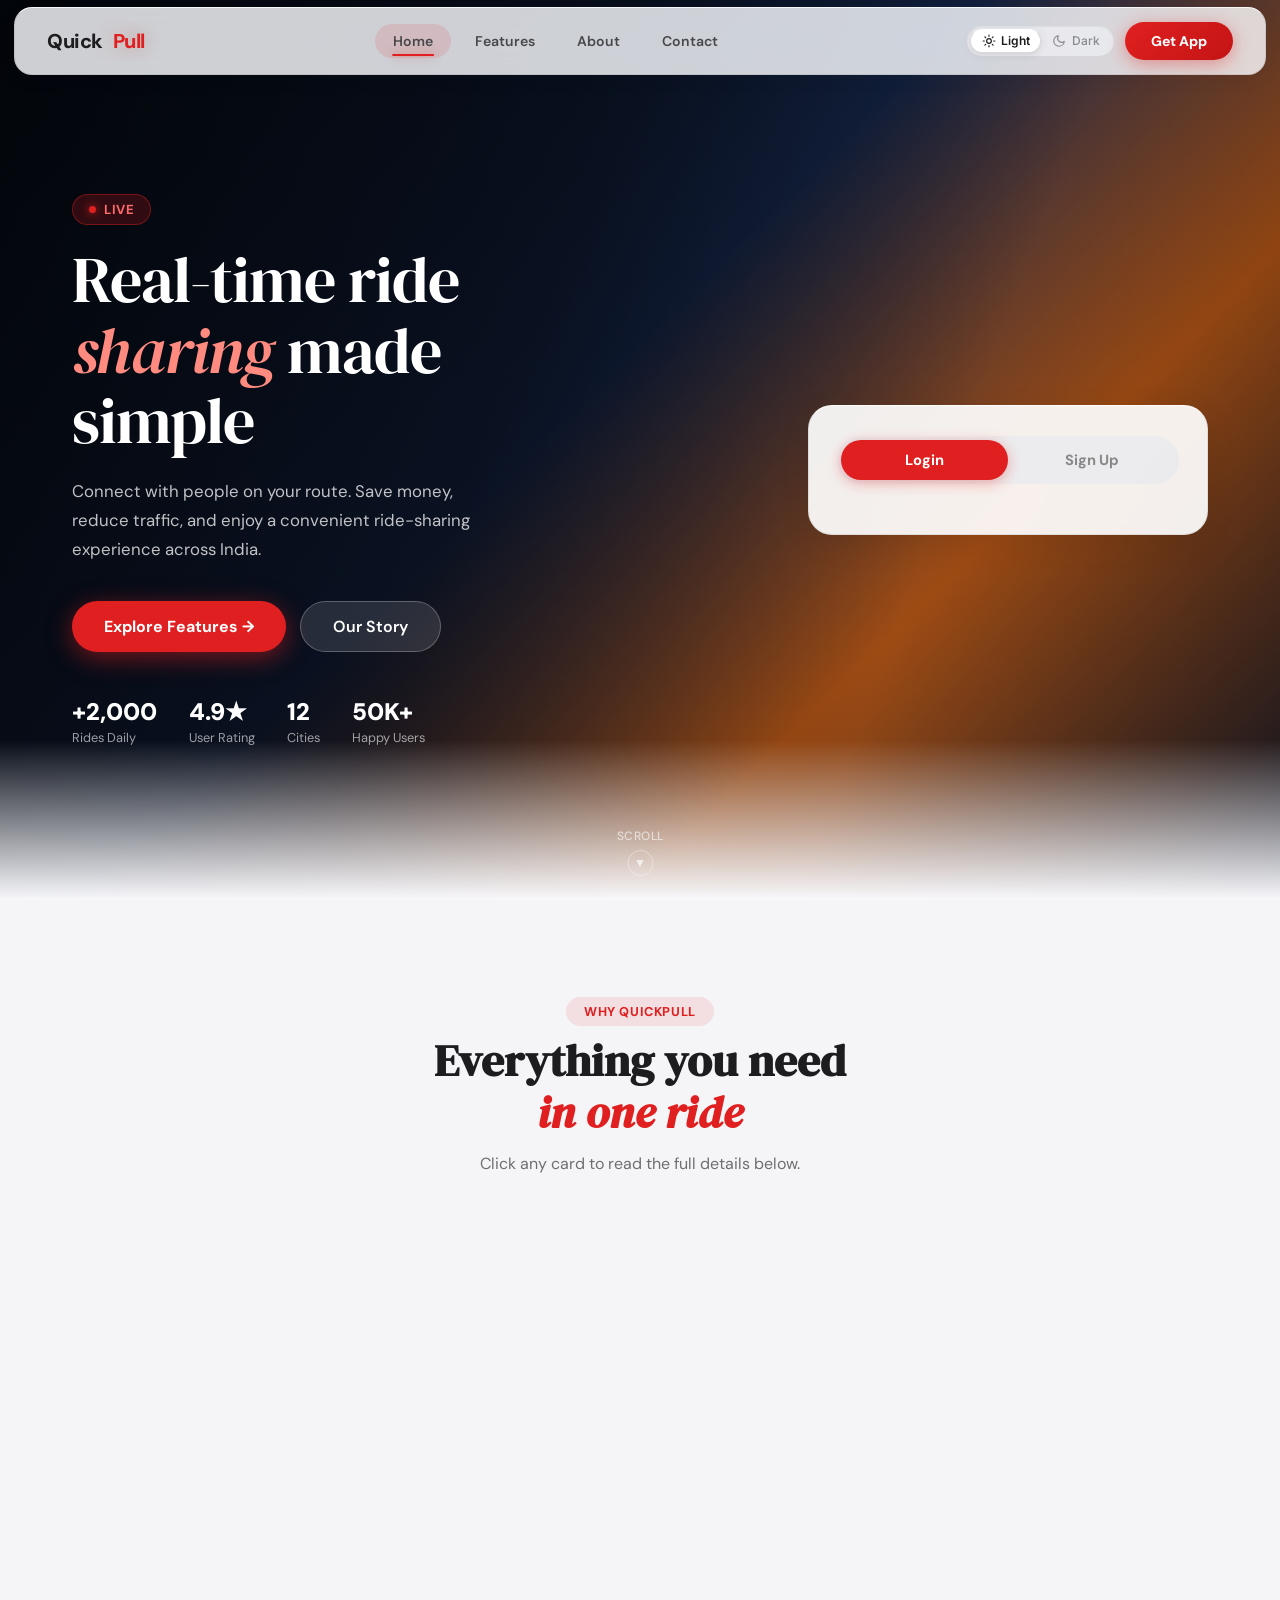
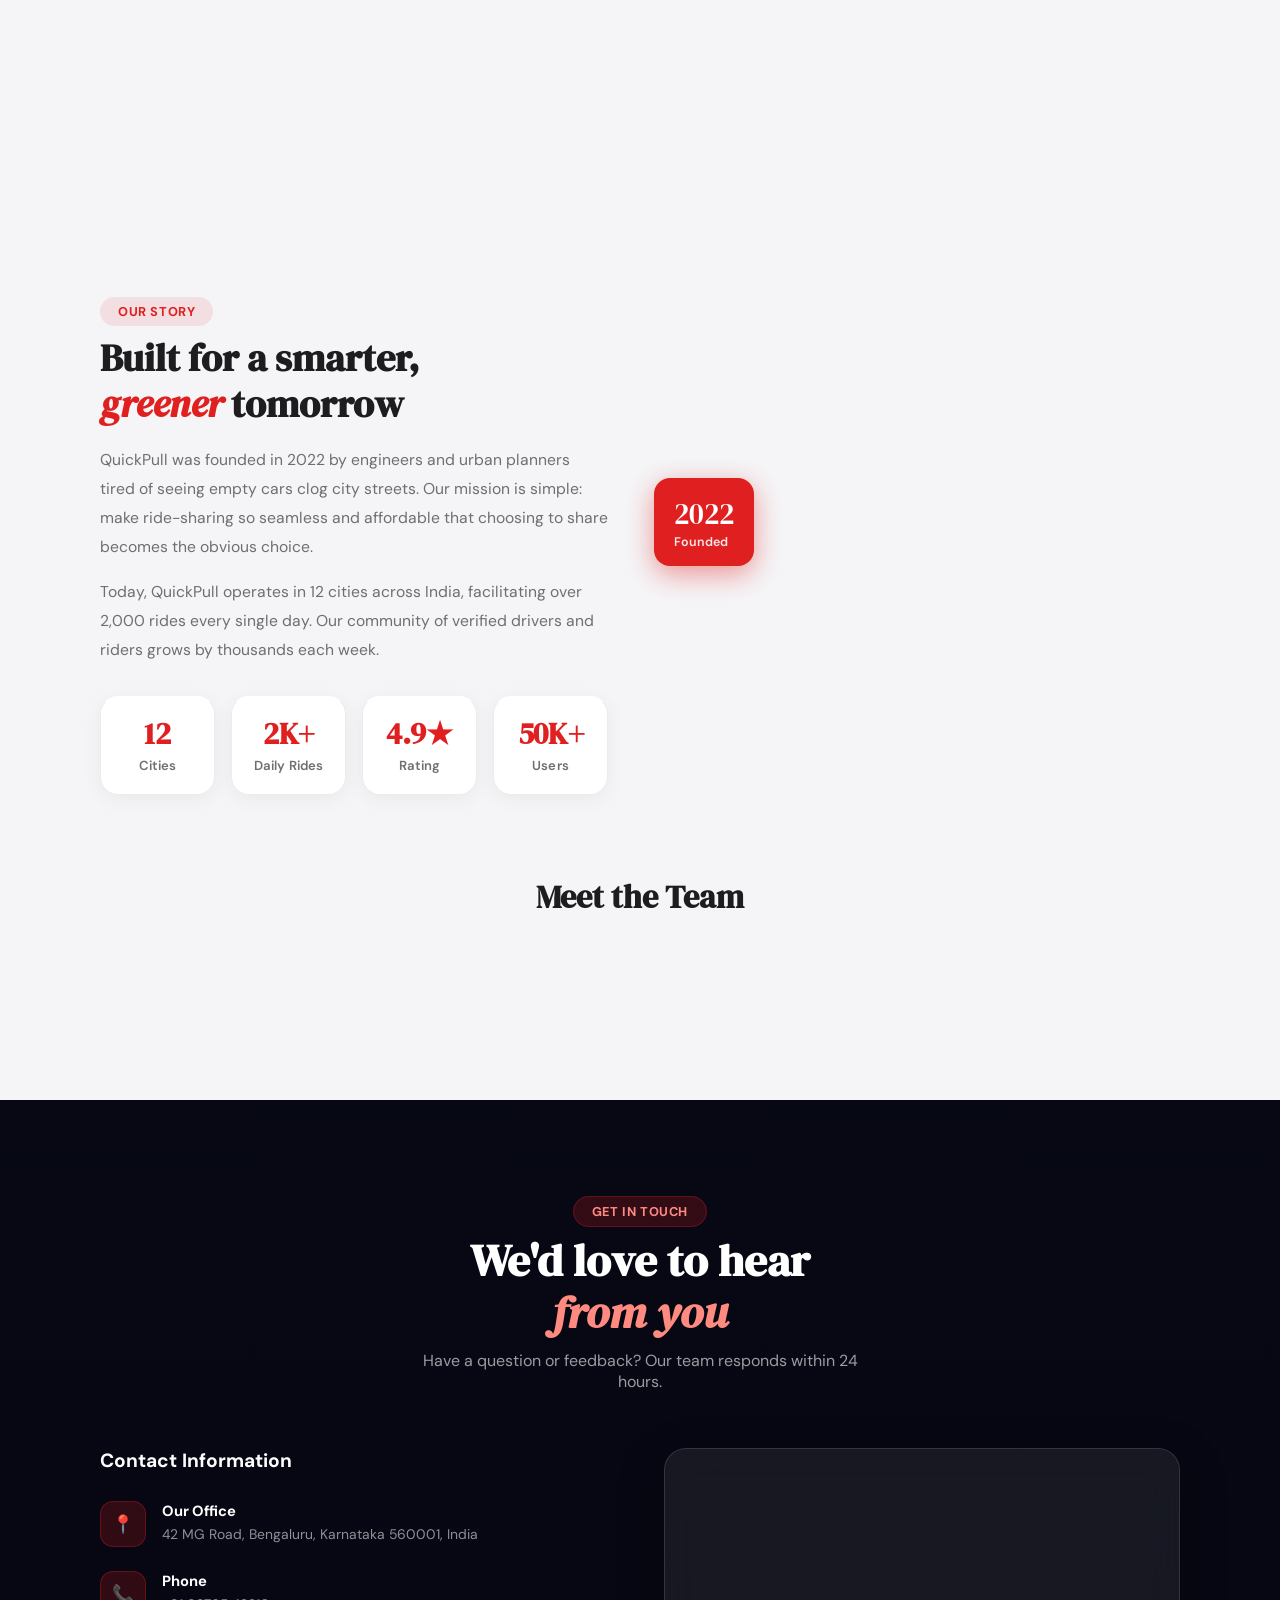
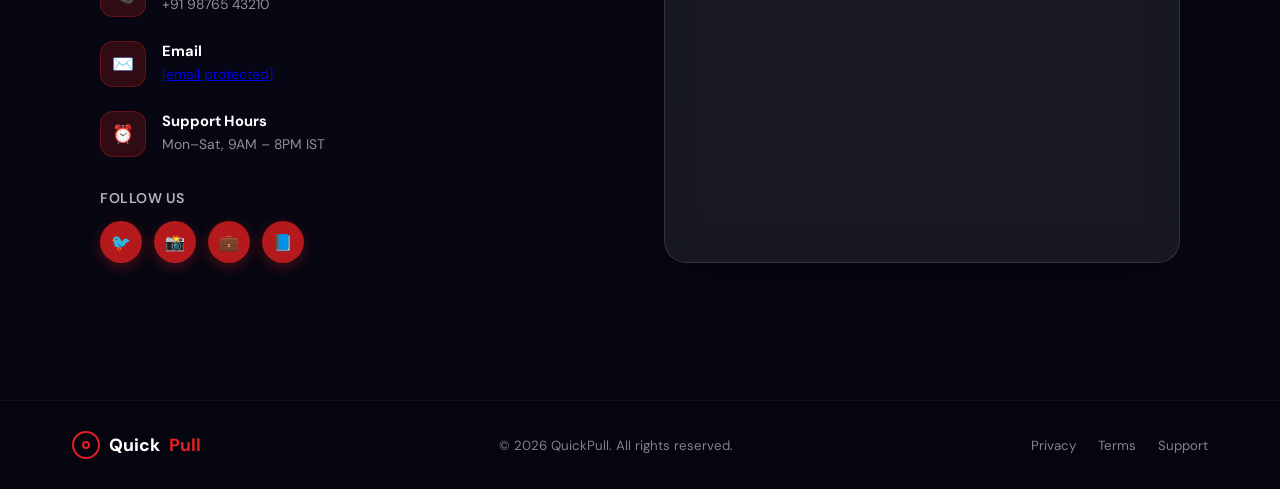
==== commit 42be64d5: "Add My profile and settings" ====
--- a/index.html
+++ b/index.html
@@ -21,6 +21,7 @@
   <link rel="preconnect" href="https://fonts.googleapis.com"/>
   <link rel="preconnect" href="https://fonts.gstatic.com" crossorigin/>
   <link href="https://fonts.googleapis.com/css2?family=Inter:wght@400;500;600;700;800&family=DM+Sans:wght@400;500;600;700;800;900&family=DM+Serif+Display:ital@0;1&display=swap" rel="stylesheet"/>
+  <link href="https://fonts.googleapis.com/css2?family=Material+Symbols+Outlined:wght,FILL@100..700,0..1&display=swap" rel="stylesheet"/>
   <link rel="stylesheet" href="./apple-design.css" />
   <script src="./quickpull-theme.js"></script>
   <style>
@@ -29,16 +30,16 @@
     body { font-family: 'DM Sans', 'Segoe UI', sans-serif; overflow-x: hidden; }
 
     ::placeholder { color: #aaa; }
-    input:focus, textarea:focus {
-      border-color: #e02020 !important;
-      background: #fff !important;
+    .landing-form input:focus, .landing-form textarea:focus {
+      border-color: #e02020;
+      background: #fff;
       outline: none;
       box-shadow: 0 0 0 3px rgba(224,32,32,0.1);
     }
     textarea { resize: vertical; }
 
-    ::-webkit-scrollbar { width: 5px; }
-    ::-webkit-scrollbar-thumb { background: #e02020; border-radius: 3px; }
+    body::-webkit-scrollbar, html::-webkit-scrollbar { width: 5px; }
+    body::-webkit-scrollbar-thumb, html::-webkit-scrollbar-thumb { background: #e02020; border-radius: 3px; }
 
     @keyframes fadeUp {
       from { opacity:0; transform:translateY(30px); }
@@ -626,27 +627,29 @@
     ══════════════════════════════════ */
     .hamburger {
       display: none; flex-direction: column; gap: 5px;
-      cursor: pointer; padding: 10px;
-      background: rgba(255,255,255,0.06);
-      border: 1px solid rgba(255,255,255,0.12);
-      border-radius: 10px;
-      transition: all .3s cubic-bezier(0.4, 0, 0.2, 1);
-      min-width: 44px; min-height: 44px;
+      cursor: pointer; padding: 8px;
+      background: rgba(255,255,255,0.08);
+      border: 1px solid rgba(255,255,255,0.15);
+      border-radius: 12px;
+      transition: all .25s cubic-bezier(0.16, 1, 0.3, 1);
+      min-width: 42px; min-height: 42px;
       align-items: center; justify-content: center;
+      flex-shrink: 0;
     }
     .hamburger:hover {
-      background: rgba(255,255,255,0.12);
-      border-color: rgba(255,255,255,0.2);
+      background: rgba(255,255,255,0.15);
+      border-color: rgba(255,255,255,0.25);
+      transform: scale(1.03);
     }
     .hamburger:active { transform: scale(0.92); }
     .hamburger span {
       display: block; width: 20px; height: 2px;
-      background: #fff; border-radius: 2px;
-      transition: all .35s cubic-bezier(0.4, 0, 0.2, 1);
-    }
-    .hamburger.open span:nth-child(1) { transform: translateY(7px) rotate(45deg); background: #e02020; }
+      background: #ffffff; border-radius: 2px;
+      transition: all .3s cubic-bezier(0.16, 1, 0.3, 1);
+    }
+    .hamburger.open span:nth-child(1) { transform: translateY(7px) rotate(45deg); background: #e02020 !important; }
     .hamburger.open span:nth-child(2) { opacity: 0; transform: scaleX(0); }
-    .hamburger.open span:nth-child(3) { transform: translateY(-7px) rotate(-45deg); background: #e02020; }
+    .hamburger.open span:nth-child(3) { transform: translateY(-7px) rotate(-45deg); background: #e02020 !important; }
 
     /* Hide mobile button on desktop */
     #navMobileBtn { display: none !important; }
@@ -654,17 +657,18 @@
     /* Mobile nav drawer */
     .mobile-menu {
       display: none; position: fixed; top: 0; left: 0; right: 0; bottom: 0;
-      background: rgba(5,5,15,0.97);
-      backdrop-filter: blur(20px);
-      -webkit-backdrop-filter: blur(20px);
+      background: rgba(8, 10, 18, 0.96);
+      backdrop-filter: blur(24px) saturate(180%);
+      -webkit-backdrop-filter: blur(24px) saturate(180%);
       z-index: 9998;
-      flex-direction: column; align-items: stretch; justify-content: flex-start; gap: 8px;
-      padding: 100px 24px 30px 24px;
+      flex-direction: column; align-items: stretch; justify-content: flex-start; gap: 10px;
+      padding: 96px 20px 32px 20px;
       overflow-y: auto;
+      transition: background-color 0.3s ease;
     }
     .mobile-menu.open {
       display: flex;
-      animation: mobileMenuIn 0.35s cubic-bezier(0.4, 0, 0.2, 1) forwards;
+      animation: mobileMenuIn 0.35s cubic-bezier(0.16, 1, 0.3, 1) forwards;
     }
     @keyframes mobileMenuIn {
       from { opacity: 0; transform: translateY(-12px); }
@@ -674,39 +678,40 @@
       from { opacity: 0; transform: translateX(-16px); }
       to { opacity: 1; transform: translateX(0); }
     }
-    .mobile-menu.open .nav-pill:nth-child(1) { animation: mobileItemIn 0.4s 0.05s both; }
-    .mobile-menu.open .nav-pill:nth-child(2) { animation: mobileItemIn 0.4s 0.1s both; }
-    .mobile-menu.open .nav-pill:nth-child(3) { animation: mobileItemIn 0.4s 0.15s both; }
-    .mobile-menu.open .nav-pill:nth-child(4) { animation: mobileItemIn 0.4s 0.2s both; }
-    .mobile-menu.open .nav-cta { animation: mobileItemIn 0.4s 0.25s both; }
+    .mobile-menu.open .nav-pill:nth-child(1) { animation: mobileItemIn 0.35s 0.04s both; }
+    .mobile-menu.open .nav-pill:nth-child(2) { animation: mobileItemIn 0.35s 0.08s both; }
+    .mobile-menu.open .nav-pill:nth-child(3) { animation: mobileItemIn 0.35s 0.12s both; }
+    .mobile-menu.open .nav-pill:nth-child(4) { animation: mobileItemIn 0.35s 0.16s both; }
+    .mobile-menu.open .nav-cta { animation: mobileItemIn 0.35s 0.2s both; }
     .mobile-menu .nav-pill {
-      font-size: 1.1rem; padding: 16px 24px; border-radius: 14px;
-      background: rgba(255,255,255,0.05);
-      border: 1px solid rgba(255,255,255,0.08);
-      color: rgba(255,255,255,0.75);
+      font-size: 1.05rem; padding: 15px 22px; border-radius: 14px;
+      background: rgba(255,255,255,0.06);
+      border: 1px solid rgba(255,255,255,0.09);
+      border-top: 1px solid rgba(255,255,255,0.14);
+      color: rgba(255,255,255,0.85);
       font-weight: 600;
-      transition: all .3s ease;
+      transition: all .25s ease;
       width: 100%; text-align: left;
     }
     .mobile-menu .nav-pill::after { display: none; }
     .mobile-menu .nav-pill:active {
-      background: rgba(255,255,255,0.1);
+      background: rgba(255,255,255,0.12);
       transform: scale(0.98);
     }
     .mobile-menu .nav-pill.active {
       background: rgba(224,32,32,0.15);
       color: #fff;
-      border-color: rgba(224,32,32,0.3);
-      border-left: 3px solid #e02020;
-      box-shadow: 0 4px 20px rgba(224,32,32,0.15);
+      border-color: rgba(224,32,32,0.35);
+      border-left: 4px solid #e02020;
+      box-shadow: 0 4px 20px rgba(224,32,32,0.18);
     }
     .mobile-menu .nav-cta {
-      margin-top: 16px; padding: 16px 24px; font-size: 1rem;
+      margin-top: 8px; padding: 16px 24px; font-size: 1rem;
       border-radius: 14px;
       background: linear-gradient(135deg, #e02020 0%, #c41414 100%);
       color: #fff; font-weight: 700; border: none;
       box-shadow: 0 8px 24px rgba(224,32,32,0.35);
-      transition: all .3s ease;
+      transition: all .25s ease;
       width: 100%; cursor: pointer;
       position: relative; overflow: hidden;
     }
@@ -720,6 +725,89 @@
     .mobile-menu .nav-cta:active {
       transform: scale(0.98);
       box-shadow: 0 4px 12px rgba(224,32,32,0.3);
+    }
+
+    /* Profile button & dropdown */
+    .nav-profile-btn {
+      display: flex;
+      align-items: center;
+      justify-content: center;
+      width: 40px;
+      height: 40px;
+      border-radius: 50%;
+      background: rgba(255, 255, 255, 0.08);
+      border: 1px solid rgba(255, 255, 255, 0.16);
+      color: #fff;
+      cursor: pointer;
+      transition: all 0.2s cubic-bezier(0.16, 1, 0.3, 1);
+      flex-shrink: 0;
+    }
+    .nav-profile-btn:hover {
+      background: rgba(255, 255, 255, 0.16);
+      transform: scale(1.05);
+    }
+    .nav-profile-dropdown {
+      position: absolute;
+      right: 0;
+      top: 100%;
+      width: 210px;
+      background: rgba(15, 20, 32, 0.95);
+      border: 1px solid rgba(255, 255, 255, 0.12);
+      border-radius: 14px;
+      box-shadow: 0 12px 40px rgba(0, 0, 0, 0.45);
+      backdrop-filter: blur(24px);
+      -webkit-backdrop-filter: blur(24px);
+      display: none;
+      flex-direction: column;
+      z-index: 9999;
+      margin-top: 8px;
+      overflow: hidden;
+    }
+    .profile-dropdown-header {
+      padding: 12px 16px;
+      border-bottom: 1px solid rgba(255, 255, 255, 0.08);
+    }
+    .profile-dropdown-title {
+      font-size: 0.875rem;
+      font-weight: 700;
+      color: #fff;
+    }
+    .profile-dropdown-email {
+      font-size: 0.75rem;
+      color: rgba(255, 255, 255, 0.55);
+      margin-top: 2px;
+      word-break: break-all;
+    }
+    .profile-dropdown-item {
+      display: flex;
+      align-items: center;
+      gap: 10px;
+      padding: 12px 16px;
+      color: rgba(255, 255, 255, 0.85);
+      text-decoration: none;
+      font-size: 0.875rem;
+      font-weight: 500;
+      transition: all 0.2s;
+      border-bottom: 1px solid rgba(255, 255, 255, 0.05);
+      background: transparent;
+      border-left: none;
+      border-right: none;
+      border-top: none;
+      width: 100%;
+      cursor: pointer;
+      text-align: left;
+    }
+    .profile-dropdown-item:hover {
+      background: rgba(255, 255, 255, 0.08);
+      color: #fff;
+    }
+    .profile-dropdown-logout {
+      color: #ff6b6b !important;
+      border-bottom: none;
+    }
+    .profile-dropdown-logout:hover {
+      background: rgba(255, 107, 107, 0.12) !important;
+      color: #ff5252 !important;
     }
 
     /* ══════════════════════════════════
@@ -741,12 +829,38 @@
     ══════════════════════════════════ */
     @media (max-width: 768px) {
 
-      /* Navbar: hide links, show hamburger */
+      /* Navbar: hide links, show hamburger, make controls fit smoothly */
       .nav-links { display: none; }
-      #authNavSection { margin-left: auto; }
-      .hamburger { display: flex; }
-      #navbar { padding: 12px 18px; top: 10px; left: 10px; right: 10px; border-radius: 16px; }
-      #navbar.scrolled { padding: 10px 18px; }
+      #authNavSection { margin-left: auto; gap: 8px !important; }
+      .nav-right-actions { gap: 8px !important; }
+      .nav-left-group { gap: 8px !important; }
+      .hamburger {
+        display: flex;
+        min-width: 38px; min-height: 38px; width: 38px; height: 38px;
+        padding: 7px; gap: 4px; border-radius: 10px;
+      }
+      .hamburger span { width: 18px; height: 2px; }
+      .hamburger.open span:nth-child(1) { transform: translateY(6px) rotate(45deg); }
+      .hamburger.open span:nth-child(3) { transform: translateY(-6px) rotate(-45deg); }
+      #navbar { padding: 8px 14px; top: 8px; left: 8px; right: 8px; border-radius: 16px; }
+      #navbar.scrolled { padding: 8px 14px; }
+      #authNavSection .nav-cta,
+      #navDashboardBtn,
+      #navGetAppBtn {
+        padding: 7px 14px !important;
+        font-size: 0.8rem !important;
+        border-radius: 20px !important;
+        white-space: nowrap !important;
+      }
+      #profileBtn, .nav-profile-btn {
+        width: 36px !important;
+        height: 36px !important;
+        min-width: 36px !important;
+      }
+      #profileBtn svg, .nav-profile-btn svg {
+        width: 18px !important;
+        height: 18px !important;
+      }
 
       /* Hero: stack vertically */
       .hero-content {
@@ -805,14 +919,33 @@
        MOBILE SMALL  (≤480px)
     ══════════════════════════════════ */
     @media (max-width: 480px) {
-      #navbar { top: 8px; left: 8px; right: 8px; padding: 10px 16px; }
-      #navbar.scrolled { padding: 8px 16px; }
-      .nav-logo { font-size: 1.05rem; }
+      #navbar { top: 6px; left: 6px; right: 6px; padding: 7px 10px; border-radius: 14px; }
+      #navbar.scrolled { padding: 6px 10px; }
+      .nav-logo { font-size: 0.98rem; }
+      .nav-right-actions { gap: 6px !important; }
+      #authNavSection { gap: 6px !important; }
+      .nav-left-group { gap: 6px !important; }
+      .hamburger {
+        min-width: 36px; min-height: 36px; width: 36px; height: 36px;
+        padding: 6px; gap: 3.5px;
+      }
+      .hamburger span { width: 16px; }
+      #authNavSection .nav-cta,
+      #navDashboardBtn,
+      #navGetAppBtn {
+        padding: 6px 10px !important;
+        font-size: 0.76rem !important;
+      }
+      #profileBtn, .nav-profile-btn {
+        width: 34px !important;
+        height: 34px !important;
+        min-width: 34px !important;
+      }
 
       /* Mobile menu adjustments for small screens */
-      .mobile-menu { padding: 90px 16px 20px 16px; gap: 8px; }
-      .mobile-menu .nav-pill { font-size: 1rem; padding: 14px 20px; border-radius: 12px; }
-      .mobile-menu .nav-cta { padding: 14px 20px; font-size: 0.95rem; margin-top: 10px; }
+      .mobile-menu { padding: 86px 16px 24px 16px; gap: 8px; }
+      .mobile-menu .nav-pill { font-size: 0.98rem; padding: 13px 18px; border-radius: 12px; }
+      .mobile-menu .nav-cta { padding: 13px 18px; font-size: 0.92rem; margin-top: 8px; }
 
       .hero-content { padding: 90px 16px 50px; }
       .hero-h1 { font-size: clamp(1.9rem, 9vw, 2.4rem); }
@@ -888,12 +1021,12 @@
       --text: #1d1d1f;
       --text-secondary: rgba(29, 29, 31, 0.72);
       --text-dim: rgba(29, 29, 31, 0.46);
-      --surface-topbar: rgba(255, 255, 255, 0.86);
+      --surface-topbar: rgba(246, 247, 250, 0.84);
       --surface-card: rgba(255, 255, 255, 0.92);
       --surface-card-hover: #ffffff;
       --border: rgba(0, 0, 0, 0.08);
       --border-hi: rgba(0, 0, 0, 0.14);
-      --border-specular: rgba(255, 255, 255, 0.95);
+      --border-specular: rgba(255, 255, 255, 0.8);
       --border-focus: #e02020;
       --surface-recessed: rgba(235, 236, 240, 0.88);
       --shadow-topbar: 0 4px 20px rgba(0, 0, 0, 0.06);
@@ -911,6 +1044,8 @@
       border: 1px solid var(--border) !important;
       border-top: 1px solid var(--border-specular) !important;
       box-shadow: var(--shadow-topbar) !important;
+      backdrop-filter: blur(24px) saturate(180%) !important;
+      -webkit-backdrop-filter: blur(24px) saturate(180%) !important;
     }
 
     /* Auth Card */
@@ -998,6 +1133,27 @@
       color: #f5f5f7 !important;
     }
 
+    [data-theme="dark"] .hamburger {
+      background: rgba(255, 255, 255, 0.08) !important;
+      border: 1px solid rgba(255, 255, 255, 0.16) !important;
+    }
+    [data-theme="dark"] .hamburger span {
+      background: #ffffff !important;
+    }
+    [data-theme="dark"] .mobile-menu {
+      background: rgba(8, 10, 18, 0.96) !important;
+    }
+    [data-theme="dark"] .nav-profile-btn {
+      background: rgba(255, 255, 255, 0.08) !important;
+      border: 1px solid rgba(255, 255, 255, 0.16) !important;
+      color: #f5f5f7 !important;
+    }
+    [data-theme="dark"] .nav-profile-dropdown {
+      background: rgba(14, 18, 28, 0.96) !important;
+      border: 1px solid rgba(255, 255, 255, 0.12) !important;
+      color: #f5f5f7 !important;
+    }
+
     /* Light Mode Sections Adaptation */
     [data-theme="light"] #features,
     [data-theme="light"] #about,
@@ -1063,6 +1219,91 @@
     [data-theme="light"] .faq-a {
       color: #6e6e73 !important;
     }
+
+    /* Light Mode Hamburger: three strokes dark charcoal, subtle glass button */
+    [data-theme="light"] .hamburger {
+      background: rgba(0, 0, 0, 0.05) !important;
+      border: 1px solid rgba(0, 0, 0, 0.1) !important;
+    }
+    [data-theme="light"] .hamburger:hover {
+      background: rgba(0, 0, 0, 0.08) !important;
+    }
+    [data-theme="light"] .hamburger span {
+      background: #1d1d1f !important;
+    }
+    [data-theme="light"] .hamburger.open span:nth-child(1),
+    [data-theme="light"] .hamburger.open span:nth-child(3) {
+      background: #e02020 !important;
+    }
+
+    /* Light Mode Mobile Menu Drawer */
+    [data-theme="light"] .mobile-menu {
+      background: rgba(246, 247, 250, 0.96) !important;
+      backdrop-filter: blur(24px) saturate(180%) !important;
+      -webkit-backdrop-filter: blur(24px) saturate(180%) !important;
+    }
+    [data-theme="light"] .mobile-menu .nav-pill {
+      background: #ffffff !important;
+      border: 1px solid rgba(0, 0, 0, 0.08) !important;
+      border-top: 1px solid rgba(255, 255, 255, 0.95) !important;
+      color: #1d1d1f !important;
+      box-shadow: 0 2px 10px rgba(0, 0, 0, 0.04) !important;
+    }
+    [data-theme="light"] .mobile-menu .nav-pill:active {
+      background: rgba(0, 0, 0, 0.04) !important;
+      color: #000000 !important;
+    }
+    [data-theme="light"] .mobile-menu .nav-pill.active {
+      background: rgba(224, 32, 32, 0.08) !important;
+      color: #e02020 !important;
+      border-color: rgba(224, 32, 32, 0.25) !important;
+      border-left: 4px solid #e02020 !important;
+      box-shadow: 0 4px 16px rgba(224, 32, 32, 0.1) !important;
+      font-weight: 700 !important;
+    }
+    [data-theme="light"] .mobile-menu .nav-cta {
+      background: linear-gradient(135deg, #e02020 0%, #c41414 100%) !important;
+      color: #ffffff !important;
+      box-shadow: 0 6px 20px rgba(224, 32, 32, 0.35) !important;
+    }
+
+    /* Light Mode Profile Button & Dropdown */
+    [data-theme="light"] .nav-profile-btn {
+      background: rgba(0, 0, 0, 0.05) !important;
+      border: 1px solid rgba(0, 0, 0, 0.1) !important;
+      color: #1d1d1f !important;
+    }
+    [data-theme="light"] .nav-profile-btn:hover {
+      background: rgba(0, 0, 0, 0.09) !important;
+    }
+    [data-theme="light"] .nav-profile-dropdown {
+      background: rgba(255, 255, 255, 0.96) !important;
+      border: 1px solid rgba(0, 0, 0, 0.1) !important;
+      box-shadow: 0 12px 36px rgba(0, 0, 0, 0.12) !important;
+    }
+    [data-theme="light"] .profile-dropdown-header {
+      border-bottom: 1px solid rgba(0, 0, 0, 0.08) !important;
+    }
+    [data-theme="light"] .profile-dropdown-title {
+      color: #1d1d1f !important;
+    }
+    [data-theme="light"] .profile-dropdown-email {
+      color: #6e6e73 !important;
+    }
+    [data-theme="light"] .profile-dropdown-item {
+      color: #1d1d1f !important;
+      border-bottom: 1px solid rgba(0, 0, 0, 0.06) !important;
+    }
+    [data-theme="light"] .profile-dropdown-item:hover {
+      background: rgba(0, 0, 0, 0.05) !important;
+      color: #000000 !important;
+    }
+    [data-theme="light"] .profile-dropdown-logout {
+      color: #e02020 !important;
+    }
+    [data-theme="light"] .profile-dropdown-logout:hover {
+      background: rgba(224, 32, 32, 0.08) !important;
+    }
   </style>
 </head>
 <body>
@@ -1077,12 +1318,13 @@
     <button class="nav-pill"        id="mnav-features" onclick="closeMenu(); document.getElementById('features')?.scrollIntoView({behavior:'smooth'})">Features</button>
     <button class="nav-pill"        id="mnav-about"    onclick="closeMenu(); document.getElementById('about')?.scrollIntoView({behavior:'smooth'})">About</button>
     <button class="nav-pill"        id="mnav-contact"  onclick="closeMenu(); document.getElementById('contact')?.scrollIntoView({behavior:'smooth'})">Contact</button>
-    <button class="nav-cta"         onclick="closeMenu()">Get App</button>
+    <button class="nav-cta"         id="mnav-dash"     onclick="closeMenu(); location.href='./Dashboard-Connected.html'" style="display: none;">Dashboard</button>
+    <button class="nav-cta"         id="mnav-getapp"   onclick="closeMenu()">Get App</button>
   </div>
 
   <nav id="navbar">
     <!-- Left: Hamburger + Logo -->
-    <div style="display: flex; align-items: center; gap: 12px;">
+    <div class="nav-left-group" style="display: flex; align-items: center; gap: 12px;">
       <button class="hamburger" id="hamburger" onclick="toggleMenu()" aria-label="Menu">
         <span></span><span></span><span></span>
       </button>
@@ -1100,7 +1342,7 @@
     </div>
 
     <!-- Right Actions: Appearance Switcher + Auth / CTA -->
-    <div style="display: flex; align-items: center; gap: 10px;">
+    <div class="nav-right-actions" style="display: flex; align-items: center; gap: 10px;">
       <!-- Apple Appearance Segmented Control (apple-design skill §10, §14) -->
       <div class="theme-segmented-control" role="radiogroup" aria-label="Appearance Mode">
         <button type="button" class="theme-seg-btn" id="theme-btn-light" role="radio" aria-checked="false" title="Switch to Light Appearance">
@@ -1112,100 +1354,55 @@
         </button>
         <button type="button" class="theme-seg-btn active" id="theme-btn-dark" role="radio" aria-checked="true" title="Switch to Dark Appearance">
           <svg viewBox="0 0 24 24" class="theme-seg-icon" aria-hidden="true">
-            <path d="M12 3a6 6 0 0 0 9 9 9 9 0 1 1-9-9Z"></path>
+            <path d="M21 12.79A9 9 0 1 1 11.21 3 7 7 0 0 0 21 12.79z"></path>
           </svg>
           <span class="theme-seg-label">Dark</span>
         </button>
       </div>
 
       <!-- Right: Profile + Dashboard Button -->
-      <div id="authNavSection" style="display: none; align-items: center; gap: 12px;">
+      <div id="authNavSection" style="display: none; align-items: center; gap: 10px;">
+        <!-- Settings Button -->
+        <button id="settingsBtn" onclick="openSettingsModal()" class="nav-profile-btn" title="Settings" aria-label="Open Settings" style="cursor: pointer;">
+          <svg style="width: 20px; height: 20px;" viewBox="0 0 24 24" fill="none" stroke="currentColor" stroke-width="2">
+            <circle cx="12" cy="12" r="3"></circle>
+            <path d="M19.4 15a1.65 1.65 0 0 0 .33 1.82l.06.06a2 2 0 0 1 0 2.83 2 2 0 0 1-2.83 0l-.06-.06a1.65 1.65 0 0 0-1.82-.33 1.65 1.65 0 0 0-1 1.51V21a2 2 0 0 1-2 2 2 2 0 0 1-2-2v-.09A1.65 1.65 0 0 0 9 19.4a1.65 1.65 0 0 0-1.82.33l-.06.06a2 2 0 0 1-2.83 0 2 2 0 0 1 0-2.83l.06-.06a1.65 1.65 0 0 0 .33-1.82 1.65 1.65 0 0 0-1.51-1H3a2 2 0 0 1-2-2 2 2 0 0 1 2-2h.09A1.65 1.65 0 0 0 4.6 9a1.65 1.65 0 0 0-.33-1.82l-.06-.06a2 2 0 0 1 0-2.83 2 2 0 0 1 2.83 0l.06.06a1.65 1.65 0 0 0 1.82.33H9a1.65 1.65 0 0 0 1-1.51V3a2 2 0 0 1 2-2 2 2 0 0 1 2 2v.09a1.65 1.65 0 0 0 1 1.51 1.65 1.65 0 0 0 1.82-.33l.06-.06a2 2 0 0 1 2.83 0 2 2 0 0 1 0 2.83l-.06.06a1.65 1.65 0 0 0-.33 1.82V9a1.65 1.65 0 0 0 1.51 1H21a2 2 0 0 1 2 2 2 2 0 0 1-2 2h-.09a1.65 1.65 0 0 0-1.51 1z"></path>
+          </svg>
+        </button>
+
         <!-- Dashboard Button -->
-        <button class="nav-cta" onclick="location.href='./Dashboard-Connected.html'" style="
-          background: #e02020;
-          color: #fff;
-          border: none;
-          padding: 10px 20px;
-          border-radius: 24px;
-          font-weight: 700;
-          font-size: 0.875rem;
-          cursor: pointer;
-          box-shadow: 0 4px 14px rgba(224, 32, 32, 0.4);
-          transition: transform 0.2s;
-        " onmouseover="this.style.transform='scale(1.05)'" onmouseout="this.style.transform='scale(1)'">
+        <button id="navDashboardBtn" class="nav-cta nav-dash-btn" onclick="location.href='./Dashboard-Connected.html'">
           Dashboard
         </button>
         <!-- Profile Dropdown Button -->
         <div class="relative" style="position: relative; z-index: 50;">
-          <button id="profileBtn" style="
-            display: flex;
-            align-items: center;
-            justify-content: center;
-            width: 40px;
-            height: 40px;
-            border-radius: 50%;
-            background: rgba(255, 255, 255, 0.1);
-            border: 1px solid rgba(255, 255, 255, 0.2);
-            color: #fff;
-            cursor: pointer;
-            transition: all 0.2s;
-          " onmouseover="this.style.background='rgba(255, 255, 255, 0.15)'" onmouseout="this.style.background='rgba(255, 255, 255, 0.1)'">
+          <button id="profileBtn" class="nav-profile-btn" aria-label="Profile Menu" style="cursor: pointer;">
             <svg style="width: 20px; height: 20px;" viewBox="0 0 24 24" fill="none" stroke="currentColor" stroke-width="2">
               <path d="M20 21v-2a4 4 0 0 0-4-4H8a4 4 0 0 0-4 4v2"></path>
               <circle cx="12" cy="7" r="4"></circle>
             </svg>
           </button>
           <!-- Dropdown Menu -->
-          <div id="profileDropdown" style="
-            position: absolute;
-            right: 0;
-            top: 100%;
-            width: 200px;
-            background: rgba(25, 38, 51, 0.95);
-            border: 1px solid rgba(255, 255, 255, 0.1);
-            border-radius: 12px;
-            box-shadow: 0 8px 32px rgba(0, 0, 0, 0.3);
-            backdrop-filter: blur(20px);
-            display: none;
-            flex-direction: column;
-            z-index: 9999;
-            margin-top: 8px;
-          ">
-            <div style="padding: 12px; border-bottom: 1px solid rgba(255, 255, 255, 0.1);">
-              <p style="font-size: 0.875rem; font-weight: 600; color: #fff;">Profile</p>
-              <p style="font-size: 0.75rem; color: rgba(255, 255, 255, 0.5); margin-top: 4px;" id="profileEmail">Loading...</p>
+          <div id="profileDropdown" class="nav-profile-dropdown" style="overflow: hidden;">
+            <div class="profile-dropdown-header">
+              <p class="profile-dropdown-title">Profile</p>
+              <p class="profile-dropdown-email" id="profileEmail">Loading...</p>
             </div>
-            <a href="#" style="
-              display: flex;
-              align-items: center;
-              gap: 8px;
-              padding: 12px 16px;
-              color: rgba(255, 255, 255, 0.8);
-              text-decoration: none;
-              font-size: 0.875rem;
-              transition: all 0.2s;
-              border-bottom: 1px solid rgba(255, 255, 255, 0.05);
-            " onmouseover="this.style.background='rgba(255, 255, 255, 0.1); this.style.color=&quot;#fff&quot;'" onmouseout="this.style.background='transparent'; this.style.color='rgba(255, 255, 255, 0.8)'">
+            <button type="button" id="myProfileBtn" onclick="openProfileModal()" class="profile-dropdown-item" style="width: 100%; border: none; background: transparent; cursor: pointer; text-align: left;">
               <svg style="width: 18px; height: 18px;" viewBox="0 0 24 24" fill="none" stroke="currentColor" stroke-width="2">
                 <path d="M20 21v-2a4 4 0 0 0-4-4H8a4 4 0 0 0-4 4v2"></path>
                 <circle cx="12" cy="7" r="4"></circle>
               </svg>
               My Profile
-            </a>
-            <button onclick="logout()" style="
-              width: 100%;
-              display: flex;
-              align-items: center;
-              gap: 8px;
-              padding: 12px 16px;
-              background: none;
-              border: none;
-              color: #ff6b6b;
-              font-size: 0.875rem;
-              cursor: pointer;
-              transition: all 0.2s;
-              text-align: left;
-            " onmouseover="this.style.background='rgba(255, 107, 107, 0.1)'" onmouseout="this.style.background='none'">
+            </button>
+            <button type="button" onclick="openSettingsModal()" class="profile-dropdown-item" style="width: 100%; border: none; background: transparent; cursor: pointer; text-align: left;">
+              <svg style="width: 18px; height: 18px;" viewBox="0 0 24 24" fill="none" stroke="currentColor" stroke-width="2">
+                <circle cx="12" cy="12" r="3"></circle>
+                <path d="M19.4 15a1.65 1.65 0 0 0 .33 1.82l.06.06a2 2 0 0 1 0 2.83 2 2 0 0 1-2.83 0l-.06-.06a1.65 1.65 0 0 0-1.82-.33 1.65 1.65 0 0 0-1 1.51V21a2 2 0 0 1-2 2 2 2 0 0 1-2-2v-.09A1.65 1.65 0 0 0 9 19.4a1.65 1.65 0 0 0-1.82.33l-.06.06a2 2 0 0 1-2.83 0 2 2 0 0 1 0-2.83l.06-.06a1.65 1.65 0 0 0 .33-1.82 1.65 1.65 0 0 0-1.51-1H3a2 2 0 0 1-2-2 2 2 0 0 1 2-2h.09A1.65 1.65 0 0 0 4.6 9a1.65 1.65 0 0 0-.33-1.82l-.06-.06a2 2 0 0 1 0-2.83 2 2 0 0 1 2.83 0l.06.06a1.65 1.65 0 0 0 1.82.33H9a1.65 1.65 0 0 0 1-1.51V3a2 2 0 0 1 2-2 2 2 0 0 1 2 2v.09a1.65 1.65 0 0 0 1 1.51 1.65 1.65 0 0 0 1.82-.33l.06-.06a2 2 0 0 1 2.83 0 2 2 0 0 1 0 2.83l-.06.06a1.65 1.65 0 0 0-.33 1.82V9a1.65 1.65 0 0 0 1.51 1H21a2 2 0 0 1 2 2 2 2 0 0 1-2 2h-.09a1.65 1.65 0 0 0-1.51 1z"></path>
+              </svg>
+              Settings
+            </button>
+            <button onclick="logout()" class="profile-dropdown-item profile-dropdown-logout" style="cursor: pointer;">
               <svg style="width: 18px; height: 18px;" viewBox="0 0 24 24" fill="none" stroke="currentColor" stroke-width="2">
                 <path d="M9 21H5a2 2 0 0 1-2-2V5a2 2 0 0 1 2-2h4"></path>
                 <polyline points="16 17 21 12 16 7"></polyline>
@@ -1218,18 +1415,7 @@
       </div>
 
       <!-- Get App Button (shown when not authenticated) -->
-      <button id="navGetAppBtn" class="nav-cta" style="
-        background: #e02020;
-        color: #fff;
-        border: none;
-        padding: 10px 20px;
-        border-radius: 24px;
-        font-weight: 700;
-        font-size: 0.875rem;
-        cursor: pointer;
-        box-shadow: 0 4px 14px rgba(224, 32, 32, 0.4);
-        transition: transform 0.2s;
-      " onmouseover="this.style.transform='scale(1.05)'" onmouseout="this.style.transform='scale(1)'">
+      <button id="navGetAppBtn" class="nav-cta" onclick="location.href='#home'">
         Get App
       </button>
     </div>
@@ -1411,6 +1597,7 @@
   <script src="api-config.js"></script>
   <script src="api-client.js"></script>
   <script src="auth-service.js"></script>
+  <script src="quickpull-modals.js"></script>
   <script>
     /* ══════════════════════════════════
        DATA
@@ -1905,6 +2092,10 @@
         populateProfileEmail();
 
         document.getElementById('navGetAppBtn').style.display = 'none';
+        const mDash = document.getElementById('mnav-dash');
+        const mGetApp = document.getElementById('mnav-getapp');
+        if (mDash) mDash.style.display = 'block';
+        if (mGetApp) mGetApp.style.display = 'none';
       } else {
         // Show login/signup form
         document.getElementById('auth-form').parentElement.style.display = '';
@@ -1917,6 +2108,10 @@
 
         // Show Get App button
         document.getElementById('navGetAppBtn').style.display = 'block';
+        const mDash = document.getElementById('mnav-dash');
+        const mGetApp = document.getElementById('mnav-getapp');
+        if (mDash) mDash.style.display = 'none';
+        if (mGetApp) mGetApp.style.display = 'block';
       }
 
       renderAuthForm();
--- a/apple-design.css
+++ b/apple-design.css
@@ -1,3 +1,5 @@
+@import url('https://fonts.googleapis.com/css2?family=Material+Symbols+Outlined:wght,FILL@100..700,0..1&display=swap');
+
 /* ════════════════════════════════════════════════════════════════════════════
    APPLE DESIGN SYSTEM STYLESHEET (macOS Sequoia & iOS 18 HIG)
    Translates Apple Design Skill principles into modern web aesthetics:
@@ -8,6 +10,22 @@
    - Tactile micro-press feedback (:active scale 0.975)
    - Dynamic Leaflet OSM map color synchronization
    ════════════════════════════════════════════════════════════════════════════ */
+
+.material-symbols-outlined {
+  font-family: 'Material Symbols Outlined' !important;
+  font-weight: normal;
+  font-style: normal;
+  font-size: 20px;
+  line-height: 1;
+  letter-spacing: normal;
+  text-transform: none;
+  display: inline-block;
+  white-space: nowrap;
+  word-wrap: normal;
+  direction: ltr;
+  -webkit-font-feature-settings: 'liga';
+  -webkit-font-smoothing: antialiased;
+}
 
 :root,
 [data-theme="dark"] {
@@ -240,4 +258,610 @@
 button.-translate-y-1\/2:active,
 button[class*="-translate-y-1/2"]:active {
   transform: translateY(-50%) scale(0.94) !important;
+}
+
+/* ════════════════════════════════════════════════════════════════════════════
+   APPLE MODAL & SHEET SYSTEM (apple-design skill §3, §4, §12)
+   ════════════════════════════════════════════════════════════════════════════ */
+.apple-modal-backdrop {
+  position: fixed;
+  inset: 0;
+  z-index: 9999;
+  background: rgba(0, 0, 0, 0.55);
+  backdrop-filter: blur(20px) saturate(180%);
+  -webkit-backdrop-filter: blur(20px) saturate(180%);
+  display: flex;
+  align-items: center;
+  justify-content: center;
+  padding: 16px;
+  opacity: 0;
+  visibility: hidden;
+  pointer-events: none;
+  transition: opacity 0.25s var(--ease-spring), visibility 0.25s;
+}
+
+.apple-modal-backdrop.is-open {
+  opacity: 1;
+  visibility: visible;
+  pointer-events: auto;
+}
+
+.apple-modal-sheet {
+  position: relative;
+  width: 100%;
+  max-width: 520px;
+  max-height: 88vh;
+  background: var(--surface-modal);
+  color: var(--text);
+  border: 1px solid var(--border-hi);
+  border-top: 1px solid var(--border-specular);
+  border-radius: 24px;
+  box-shadow: var(--shadow-modal), inset 0 1px 0 rgba(255, 255, 255, 0.12);
+  display: flex;
+  flex-direction: column;
+  overflow: hidden;
+  transform: scale(0.93) translateY(12px);
+  opacity: 0;
+  transition: transform 0.32s var(--ease-spring), opacity 0.24s var(--ease-spring);
+  will-change: transform, opacity;
+}
+
+.apple-modal-backdrop.is-open .apple-modal-sheet {
+  transform: scale(1) translateY(0);
+  opacity: 1;
+}
+
+/* Sheet Header */
+.apple-modal-header {
+  display: flex;
+  align-items: center;
+  justify-content: space-between;
+  padding: 18px 22px 14px 22px;
+  border-bottom: 1px solid var(--border);
+  background: var(--surface-topbar);
+  backdrop-filter: blur(12px);
+  -webkit-backdrop-filter: blur(12px);
+  flex-shrink: 0;
+}
+
+.apple-modal-title {
+  font-family: var(--font-system);
+  font-size: 1.15rem;
+  font-weight: 700;
+  letter-spacing: -0.02em;
+  color: var(--text);
+  margin: 0;
+}
+
+.apple-modal-subtitle {
+  font-size: 0.78rem;
+  color: var(--text-dim);
+  margin-top: 2px;
+}
+
+.apple-modal-close-btn {
+  width: 32px;
+  height: 32px;
+  border-radius: 50%;
+  display: inline-flex;
+  align-items: center;
+  justify-content: center;
+  background: var(--surface-subtle);
+  border: 1px solid var(--border);
+  color: var(--text-dim);
+  cursor: pointer;
+  transition: background-color 0.15s, color 0.15s, transform 0.08s var(--ease-spring);
+}
+
+.apple-modal-close-btn:hover {
+  background: var(--surface-card-hover);
+  color: var(--text);
+}
+
+.apple-modal-close-btn:active {
+  transform: scale(0.92);
+}
+
+/* Sheet Body */
+.apple-modal-body {
+  padding: 20px 22px;
+  overflow-y: auto;
+  overflow-x: hidden;
+  flex: 1;
+  display: flex;
+  flex-direction: column;
+  gap: 18px;
+}
+
+.apple-modal-body::-webkit-scrollbar,
+.apple-modal-sheet::-webkit-scrollbar,
+.apple-modal-sheet *::-webkit-scrollbar {
+  width: 5px !important;
+}
+
+.apple-modal-body::-webkit-scrollbar-track,
+.apple-modal-sheet::-webkit-scrollbar-track,
+.apple-modal-sheet *::-webkit-scrollbar-track {
+  background: transparent !important;
+}
+
+.apple-modal-body::-webkit-scrollbar-thumb,
+.apple-modal-sheet::-webkit-scrollbar-thumb,
+.apple-modal-sheet *::-webkit-scrollbar-thumb {
+  background: rgba(255, 255, 255, 0.16) !important;
+  border-radius: 9999px !important;
+}
+
+[data-theme="light"] .apple-modal-body::-webkit-scrollbar-thumb,
+[data-theme="light"] .apple-modal-sheet::-webkit-scrollbar-thumb,
+[data-theme="light"] .apple-modal-sheet *::-webkit-scrollbar-thumb {
+  background: rgba(0, 0, 0, 0.16) !important;
+}
+
+/* Sheet Footer */
+.apple-modal-footer {
+  display: flex;
+  align-items: center;
+  justify-content: flex-end;
+  gap: 10px;
+  padding: 14px 22px 18px 22px;
+  border-top: 1px solid var(--border);
+  background: var(--surface-topbar);
+  flex-shrink: 0;
+}
+
+/* Mobile Bottom Sheet Adaptation (apple-design skill §4) */
+@media (max-width: 640px) {
+  .apple-modal-backdrop {
+    padding: 0;
+    align-items: flex-end;
+  }
+
+  .apple-modal-sheet {
+    max-width: 100%;
+    max-height: 90vh;
+    border-radius: 26px 26px 0 0;
+    transform: translateY(100%);
+    opacity: 1;
+    border-bottom: none;
+  }
+
+  .apple-modal-backdrop.is-open .apple-modal-sheet {
+    transform: translateY(0);
+  }
+
+  .apple-sheet-grab-bar {
+    width: 38px;
+    height: 5px;
+    border-radius: 999px;
+    background: rgba(140, 140, 150, 0.4);
+    margin: 10px auto 4px auto;
+    flex-shrink: 0;
+  }
+}
+
+/* ════════════════════════════════════════════════════════════════════════════
+   APPLE GROUPED INSET LIST (iOS 18 Settings Style)
+   ════════════════════════════════════════════════════════════════════════════ */
+.apple-grouped-section {
+  display: flex;
+  flex-direction: column;
+  gap: 6px;
+}
+
+.apple-section-label {
+  font-family: var(--font-system);
+  font-size: 0.72rem;
+  font-weight: 600;
+  text-transform: uppercase;
+  letter-spacing: 0.05em;
+  color: var(--text-dim);
+  padding-left: 12px;
+}
+
+.apple-grouped-inset {
+  background: var(--surface-recessed);
+  border: 1px solid var(--border);
+  border-radius: 16px;
+  overflow: hidden;
+  box-shadow: 0 1px 3px rgba(0, 0, 0, 0.04);
+}
+
+.apple-inset-row {
+  display: flex;
+  align-items: center;
+  justify-content: space-between;
+  padding: 12px 16px;
+  min-height: 48px;
+  border-bottom: 1px solid var(--border);
+  transition: background-color 0.15s ease;
+  font-family: var(--font-system);
+}
+
+.apple-inset-row:last-child {
+  border-bottom: none;
+}
+
+.apple-row-left {
+  display: flex;
+  align-items: center;
+  gap: 12px;
+  min-width: 0;
+}
+
+.apple-row-icon {
+  width: 30px;
+  height: 30px;
+  border-radius: 8px;
+  display: flex;
+  align-items: center;
+  justify-content: center;
+  flex-shrink: 0;
+  color: #ffffff;
+}
+
+.apple-row-icon.blue { background: linear-gradient(135deg, #0a84ff, #0071e3); }
+.apple-row-icon.green { background: linear-gradient(135deg, #30d158, #28cd41); }
+.apple-row-icon.amber { background: linear-gradient(135deg, #ff9f0a, #f5820d); }
+.apple-row-icon.purple { background: linear-gradient(135deg, #bf5af2, #af52de); }
+.apple-row-icon.rose { background: linear-gradient(135deg, #ff453a, #ff3b30); }
+.apple-row-icon.gray { background: linear-gradient(135deg, #8e8e93, #636366); }
+
+.apple-row-text {
+  display: flex;
+  flex-direction: column;
+}
+
+.apple-row-title {
+  font-size: 0.9rem;
+  font-weight: 500;
+  color: var(--text);
+  line-height: 1.25;
+}
+
+.apple-row-subtitle {
+  font-size: 0.74rem;
+  color: var(--text-dim);
+  line-height: 1.2;
+}
+
+/* ════════════════════════════════════════════════════════════════════════════
+   APPLE iOS TOGGLE SWITCH (apple-design skill §1)
+   ════════════════════════════════════════════════════════════════════════════ */
+.apple-switch {
+  position: relative;
+  display: inline-block;
+  width: 48px;
+  height: 28px;
+  flex-shrink: 0;
+  cursor: pointer;
+  -webkit-tap-highlight-color: transparent;
+}
+
+.apple-switch input {
+  opacity: 0;
+  width: 0;
+  height: 0;
+  position: absolute;
+}
+
+.apple-switch-slider {
+  position: absolute;
+  inset: 0;
+  background-color: rgba(120, 120, 128, 0.32);
+  border-radius: 9999px;
+  transition: background-color 0.26s var(--ease-spring);
+}
+
+.apple-switch-slider::before {
+  content: "";
+  position: absolute;
+  height: 24px;
+  width: 24px;
+  left: 2px;
+  top: 2px;
+  background-color: #ffffff;
+  border-radius: 50%;
+  box-shadow: 0 2px 6px rgba(0, 0, 0, 0.28), 0 1px 1px rgba(0, 0, 0, 0.1);
+  transition: transform 0.26s var(--ease-spring), width 0.15s ease;
+}
+
+.apple-switch:active .apple-switch-slider::before {
+  width: 27px;
+}
+
+.apple-switch input:checked + .apple-switch-slider {
+  background-color: #34c759;
+}
+
+.apple-switch input:checked + .apple-switch-slider::before {
+  transform: translateX(20px);
+}
+
+.apple-switch:active input:checked + .apple-switch-slider::before {
+  transform: translateX(17px);
+}
+
+/* ════════════════════════════════════════════════════════════════════════════
+   APPLE FORM INPUTS & SELECTS
+   ════════════════════════════════════════════════════════════════════════════ */
+.apple-input-field,
+input.apple-input-field,
+select.apple-input-field,
+textarea.apple-input-field {
+  width: 100%;
+  background-color: var(--surface-card) !important;
+  border: 1px solid var(--border) !important;
+  border-radius: 12px !important;
+  padding: 10px 14px !important;
+  font-family: var(--font-system) !important;
+  font-size: 0.88rem !important;
+  color: var(--text) !important;
+  outline: none !important;
+  box-shadow: none !important;
+  transition: border-color 0.18s var(--ease-spring), box-shadow 0.18s var(--ease-spring) !important;
+}
+
+select.apple-input-field option {
+  background-color: #151b2d !important;
+  color: #f5f5f7 !important;
+}
+
+[data-theme="light"] select.apple-input-field option {
+  background-color: #ffffff !important;
+  color: #1d1d1f !important;
+}
+
+.apple-input-field::placeholder {
+  color: var(--text-dim) !important;
+  opacity: 1 !important;
+}
+
+.apple-input-field:focus,
+input.apple-input-field:focus,
+textarea.apple-input-field:focus,
+select.apple-input-field:focus,
+.apple-field-editable:focus {
+  background-color: var(--surface-card) !important;
+  border-color: var(--border-focus) !important;
+  color: var(--text) !important;
+  box-shadow: 0 0 0 3px var(--accent-blue-glass) !important;
+  outline: none !important;
+}
+
+[data-theme="dark"] .apple-input-field:focus,
+[data-theme="dark"] input.apple-input-field:focus,
+[data-theme="dark"] textarea.apple-input-field:focus,
+[data-theme="dark"] select.apple-input-field:focus,
+[data-theme="dark"] .apple-field-editable:focus {
+  background-color: rgba(22, 28, 44, 0.96) !important;
+  color: #f5f5f7 !important;
+  border-color: #0a84ff !important;
+  box-shadow: 0 0 0 3px rgba(10, 132, 255, 0.28) !important;
+}
+
+[data-theme="light"] .apple-input-field:focus,
+[data-theme="light"] input.apple-input-field:focus,
+[data-theme="light"] textarea.apple-input-field:focus,
+[data-theme="light"] select.apple-input-field:focus,
+[data-theme="light"] .apple-field-editable:focus {
+  background-color: #ffffff !important;
+  color: #1d1d1f !important;
+  border-color: #0071e3 !important;
+  box-shadow: 0 0 0 3px rgba(0, 113, 227, 0.18) !important;
+}
+
+.apple-input-field:read-only {
+  opacity: 0.9 !important;
+  background-color: var(--surface-recessed) !important;
+  cursor: default !important;
+}
+
+/* Read-only locked fields in Profile View Mode (apple-design skill §16) */
+.apple-field-locked {
+  background-color: var(--surface-recessed) !important;
+  border: 1px solid var(--border) !important;
+  color: var(--text) !important;
+  cursor: default !important;
+  box-shadow: none !important;
+  user-select: text;
+}
+
+/* Editable fields in Profile Edit Mode */
+.apple-field-editable {
+  background-color: var(--surface-card) !important;
+  border: 1px solid var(--border-hi) !important;
+  border-top-color: var(--border-specular) !important;
+  color: var(--text) !important;
+  cursor: text !important;
+  box-shadow: 0 1px 4px rgba(0, 0, 0, 0.08) !important;
+}
+
+.apple-label {
+  font-family: var(--font-system);
+  font-size: 0.76rem;
+  font-weight: 600;
+  color: var(--text-secondary);
+  margin-bottom: 5px;
+  display: block;
+}
+
+/* ════════════════════════════════════════════════════════════════════════════
+   APPLE PROFILE AVATAR & STATS
+   ════════════════════════════════════════════════════════════════════════════ */
+.apple-avatar-card {
+  display: flex;
+  align-items: center;
+  gap: 16px;
+  padding: 14px 16px;
+  background: var(--surface-recessed);
+  border: 1px solid var(--border);
+  border-radius: 18px;
+}
+
+.apple-avatar-wrapper {
+  position: relative;
+  flex-shrink: 0;
+}
+
+.apple-avatar-circle {
+  width: 64px;
+  height: 64px;
+  border-radius: 50%;
+  background: linear-gradient(135deg, #0a84ff 0%, #5e5ce6 100%);
+  color: #ffffff;
+  display: flex;
+  align-items: center;
+  justify-content: center;
+  font-family: var(--font-system);
+  font-size: 1.5rem;
+  font-weight: 700;
+  box-shadow: 0 4px 14px rgba(10, 132, 255, 0.35);
+}
+
+.apple-avatar-edit-badge {
+  position: absolute;
+  bottom: -2px;
+  right: -2px;
+  width: 24px;
+  height: 24px;
+  border-radius: 50%;
+  background: #ffffff;
+  color: #1d1d1f;
+  box-shadow: 0 2px 6px rgba(0, 0, 0, 0.3);
+  display: flex;
+  align-items: center;
+  justify-content: center;
+  cursor: pointer;
+  transition: transform 0.1s var(--ease-spring);
+}
+
+.apple-avatar-edit-badge:active {
+  transform: scale(0.9);
+}
+
+.apple-profile-stats {
+  display: grid;
+  grid-template-columns: repeat(3, 1fr);
+  gap: 8px;
+  margin-top: 4px;
+}
+
+.apple-stat-card {
+  background: var(--surface-card);
+  border: 1px solid var(--border);
+  border-radius: 12px;
+  padding: 8px 10px;
+  text-align: center;
+}
+
+.apple-stat-val {
+  font-size: 0.95rem;
+  font-weight: 700;
+  color: var(--text);
+  font-family: var(--font-system);
+}
+
+.apple-stat-lbl {
+  font-size: 0.68rem;
+  color: var(--text-dim);
+  text-transform: uppercase;
+  letter-spacing: 0.03em;
+}
+
+/* ════════════════════════════════════════════════════════════════════════════
+   APPLE PRIMARY & SECONDARY BUTTONS
+   ════════════════════════════════════════════════════════════════════════════ */
+.apple-btn-primary {
+  display: inline-flex;
+  align-items: center;
+  justify-content: center;
+  gap: 6px;
+  padding: 9px 18px;
+  background: linear-gradient(180deg, #0a84ff 0%, #0071e3 100%);
+  color: #ffffff !important;
+  font-family: var(--font-system);
+  font-size: 0.88rem;
+  font-weight: 600;
+  border: none;
+  border-radius: 12px;
+  cursor: pointer;
+  box-shadow: 0 3px 10px rgba(10, 132, 255, 0.3);
+  transition: transform 0.08s var(--ease-spring), filter 0.15s;
+}
+
+.apple-btn-primary:hover {
+  filter: brightness(1.08);
+}
+
+.apple-btn-primary:active {
+  transform: scale(0.97);
+}
+
+.apple-btn-secondary {
+  display: inline-flex;
+  align-items: center;
+  justify-content: center;
+  gap: 6px;
+  padding: 9px 16px;
+  background: var(--surface-subtle);
+  color: var(--text);
+  font-family: var(--font-system);
+  font-size: 0.88rem;
+  font-weight: 500;
+  border: 1px solid var(--border);
+  border-radius: 12px;
+  cursor: pointer;
+  transition: background-color 0.15s, transform 0.08s var(--ease-spring);
+}
+
+.apple-btn-secondary:hover {
+  background: var(--surface-card-hover);
+}
+
+.apple-btn-secondary:active {
+  transform: scale(0.97);
+}
+
+/* ════════════════════════════════════════════════════════════════════════════
+   APPLE TOAST NOTIFICATION (apple-design skill §13)
+   ════════════════════════════════════════════════════════════════════════════ */
+.apple-toast {
+  position: fixed;
+  top: 24px;
+  left: 50%;
+  transform: translateX(-50%) translateY(-20px) scale(0.94);
+  z-index: 10000;
+  display: inline-flex;
+  align-items: center;
+  gap: 10px;
+  padding: 10px 18px;
+  background: var(--surface-modal);
+  color: var(--text);
+  border: 1px solid var(--border-hi);
+  border-top: 1px solid var(--border-specular);
+  border-radius: 9999px;
+  box-shadow: 0 16px 36px rgba(0, 0, 0, 0.28);
+  backdrop-filter: blur(24px) saturate(180%);
+  -webkit-backdrop-filter: blur(24px) saturate(180%);
+  font-family: var(--font-system);
+  font-size: 0.85rem;
+  font-weight: 600;
+  opacity: 0;
+  pointer-events: none;
+  transition: transform 0.3s var(--ease-spring), opacity 0.25s var(--ease-spring);
+}
+
+.apple-toast.is-visible {
+  transform: translateX(-50%) translateY(0) scale(1);
+  opacity: 1;
+}
+
+@media (prefers-reduced-motion: reduce) {
+  .apple-modal-sheet,
+  .apple-modal-backdrop,
+  .apple-toast {
+    transition: opacity 0.15s ease !important;
+    transform: none !important;
+  }
 }
